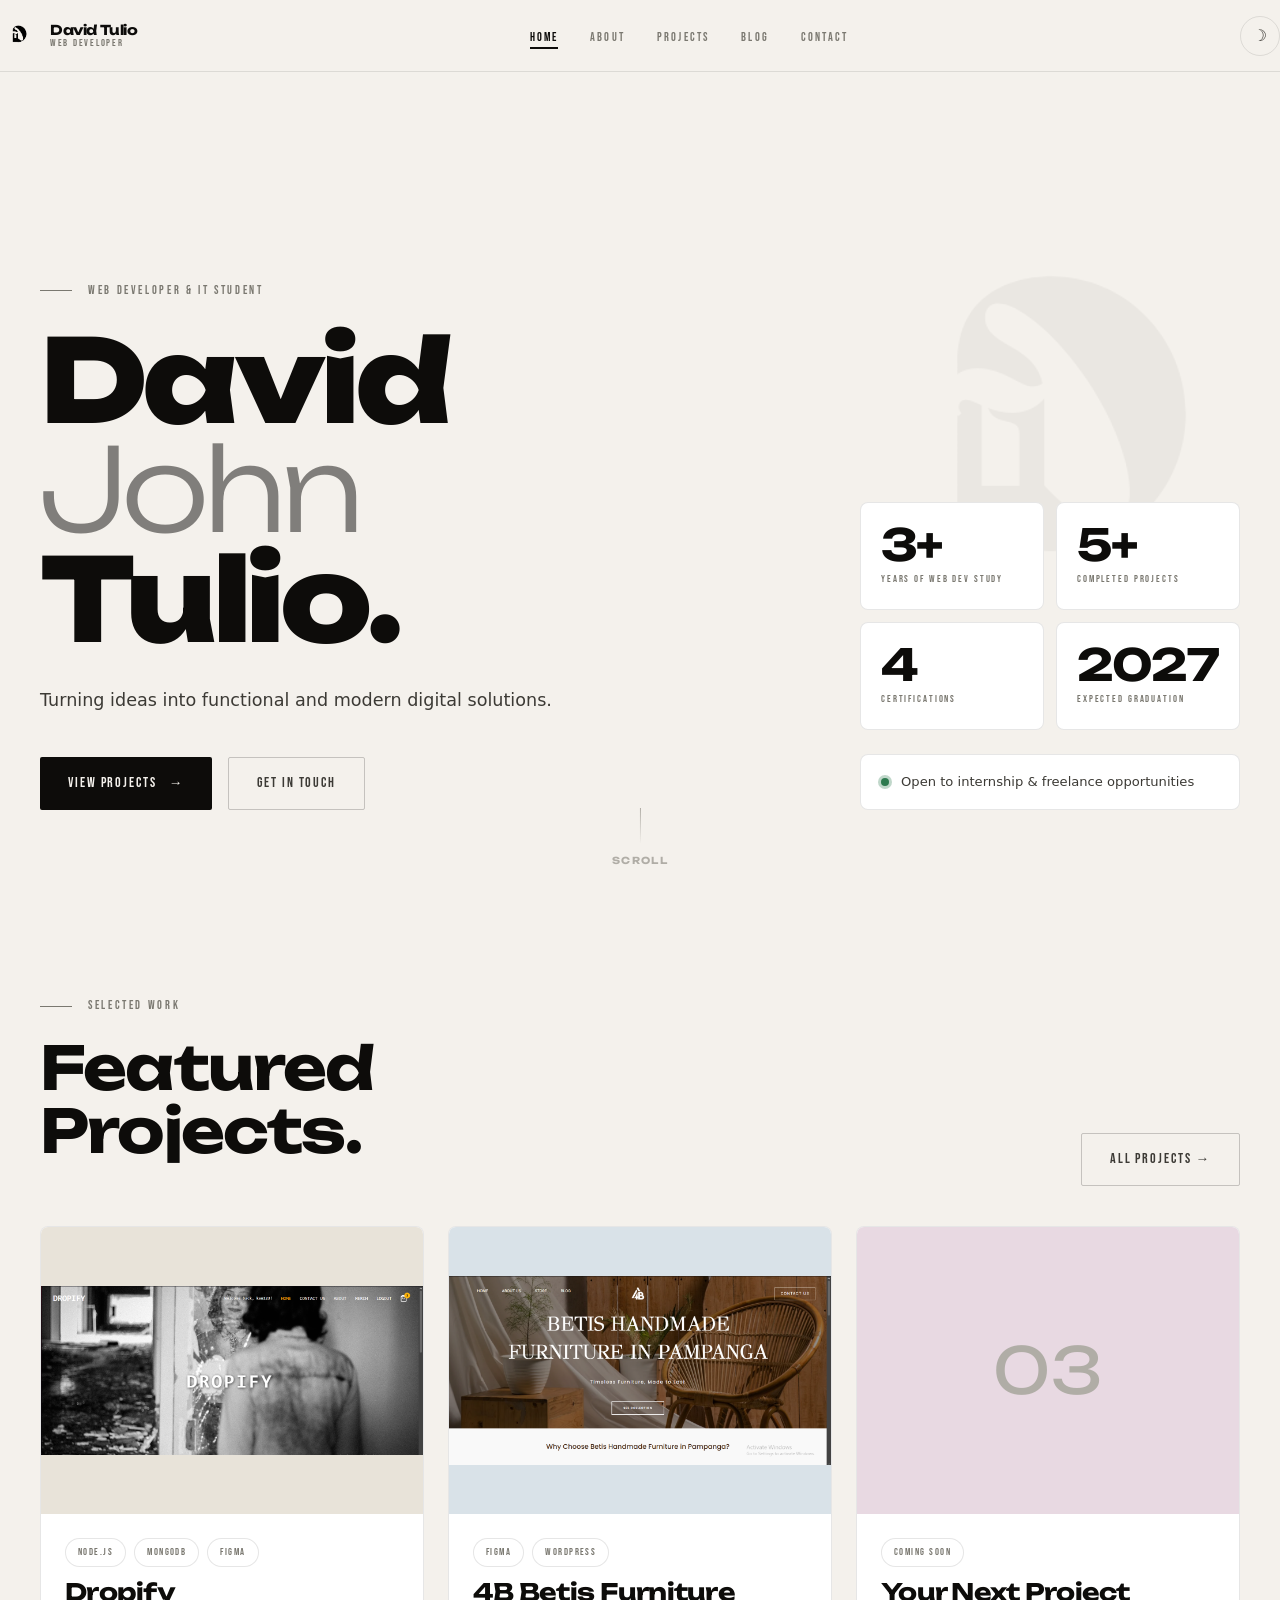
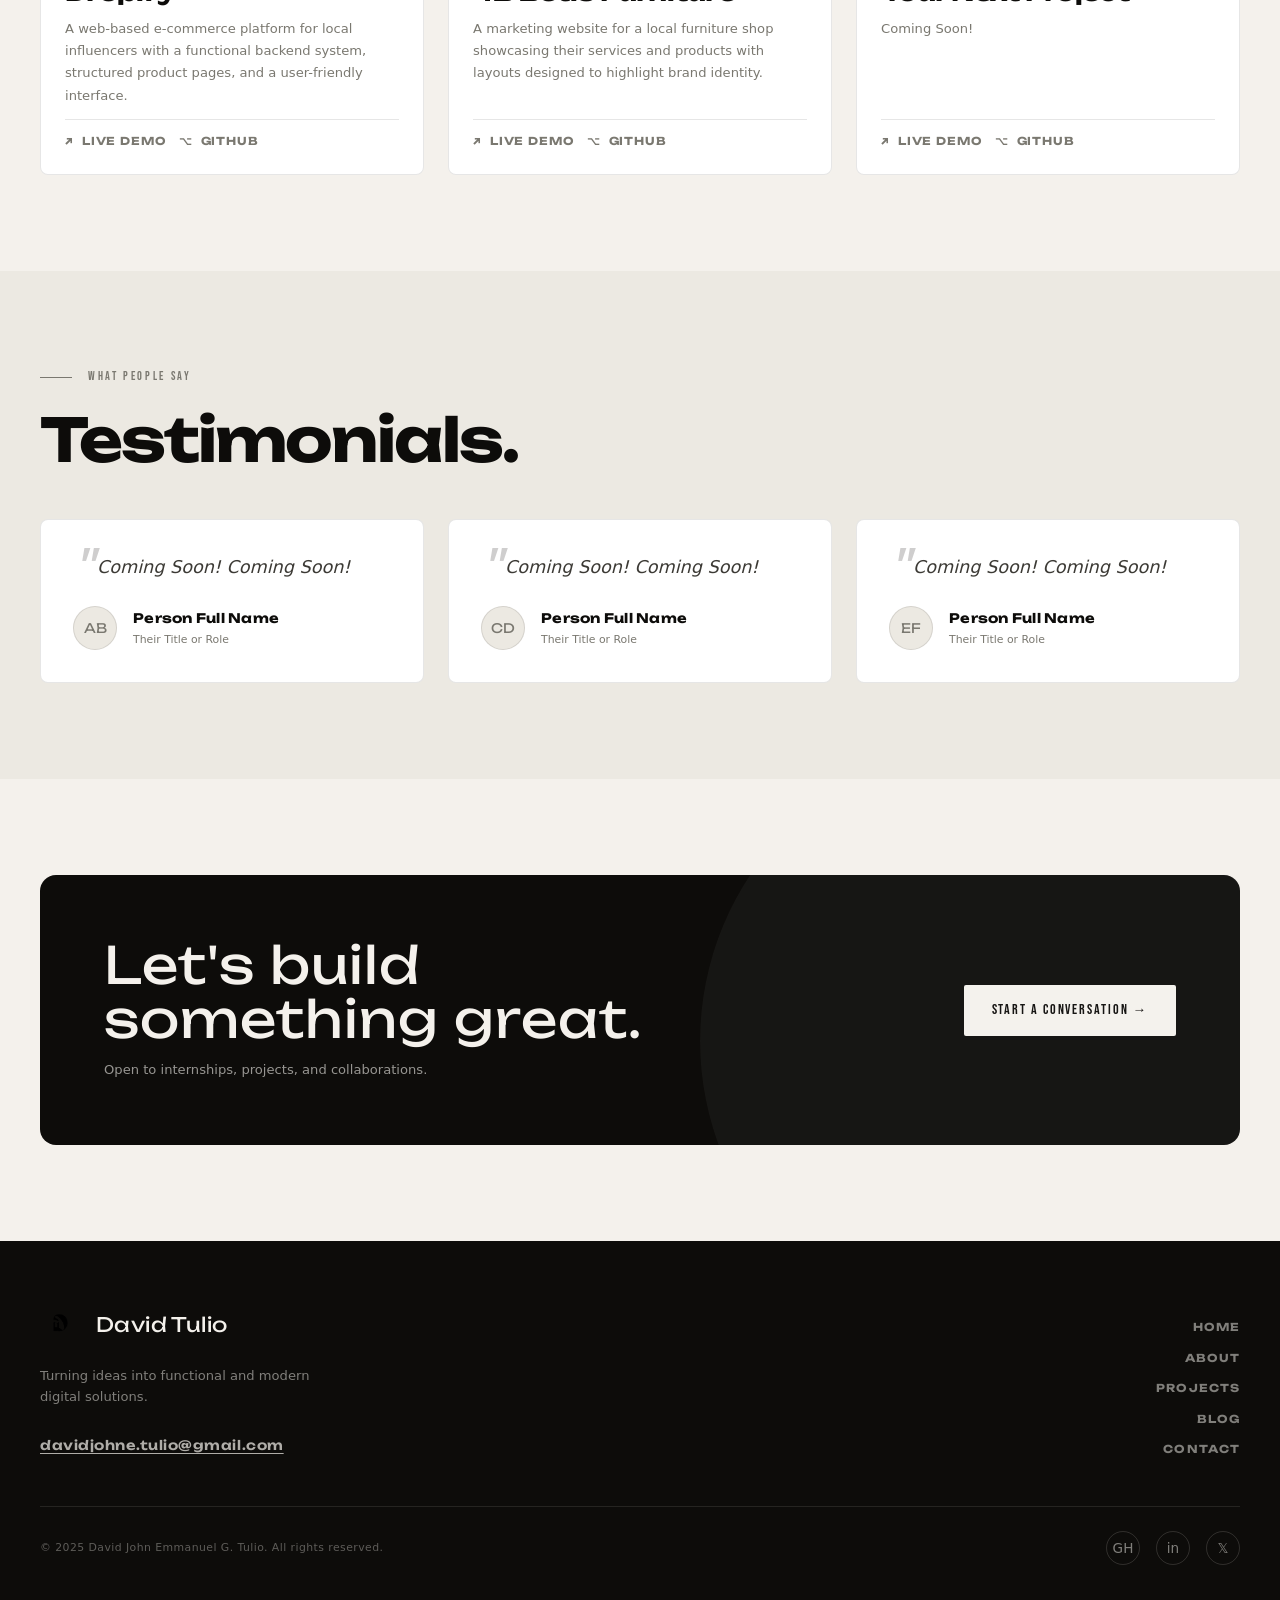
==== index.html @ 01c7e35e "Initial portfolio upload" ====
<!DOCTYPE html>
<html lang="en" data-theme="light">
<head>
  <meta charset="UTF-8" />
  <meta name="viewport" content="width=device-width, initial-scale=1.0" />

  <!-- SEO -->
  <title>David John Emmanuel G. Tulio — Web Developer</title>
  <meta name="description" content="Portfolio of David John Emmanuel G. Tulio, a web developer turning ideas into functional and modern digital solutions." />
  <meta name="keywords" content="web developer, portfolio, HTML, CSS, JavaScript, Vue.js, Philippines" />
  <meta name="author" content="David John Emmanuel G. Tulio" />

  <!-- Open Graph -->
  <meta property="og:title" content="David John Emmanuel G. Tulio — Web Developer" />
  <meta property="og:description" content="Turning ideas into functional and modern digital solutions." />
  <meta property="og:type" content="website" />
  <meta property="og:image" content="assets/images/logo-light.png" />

  <!-- Theme pre-load (prevents flash on reload) -->
  <script>
    (function () {
      var saved = localStorage.getItem('portfolio-theme');
      var prefersDark = window.matchMedia('(prefers-color-scheme: dark)').matches;
      document.documentElement.setAttribute('data-theme', saved || (prefersDark ? 'dark' : 'light'));
    })();
  </script>

  <!-- Styles -->
  <link rel="stylesheet" href="assets/css/tokens.css" />
  <link rel="stylesheet" href="assets/css/base.css" />
  <link rel="stylesheet" href="assets/css/nav.css" />
  <link rel="stylesheet" href="assets/css/footer.css" />
  <link rel="stylesheet" href="assets/css/pages/home.css" />
</head>

<body class="page-enter">

  <!-- ════════════════════════════════════
       NAVIGATION
  ════════════════════════════════════ -->
  <header role="banner">
    <nav class="navbar" aria-label="Main navigation">
      <div class="container navbar__inner">

        <a href="index.html" class="navbar__logo" aria-label="David Tulio — Home">
          <img src="assets/images/logo-light.png" alt="DT Logo" class="navbar__logo-img logo-img" width="38" height="38" />
          <span class="navbar__logo-name">
            David Tulio
            <span>Web Developer</span>
          </span>
        </a>

        <ul class="navbar__links" role="list">
          <li><a href="index.html"    class="navbar__link" aria-current="page">Home</a></li>
          <li><a href="about.html"    class="navbar__link">About</a></li>
          <li><a href="projects.html" class="navbar__link">Projects</a></li>
          <li><a href="blog.html"     class="navbar__link">Blog</a></li>
          <li><a href="contact.html"  class="navbar__link">Contact</a></li>
        </ul>

        <div class="navbar__controls">
          <button class="theme-toggle" data-theme-toggle aria-label="Toggle dark/light mode">
            <span class="icon-moon" aria-hidden="true">☽</span>
            <span class="icon-sun"  aria-hidden="true">☀</span>
          </button>
          <button class="navbar__hamburger" aria-label="Open navigation" aria-expanded="false" aria-controls="mobile-menu">
            <span></span><span></span><span></span>
          </button>
        </div>

      </div>
    </nav>

    <nav id="mobile-menu" class="navbar__mobile-menu" aria-label="Mobile navigation">
      <a href="index.html"    class="navbar__mobile-link" aria-current="page">Home</a>
      <a href="about.html"    class="navbar__mobile-link">About</a>
      <a href="projects.html" class="navbar__mobile-link">Projects</a>
      <a href="blog.html"     class="navbar__mobile-link">Blog</a>
      <a href="contact.html"  class="navbar__mobile-link">Contact</a>
    </nav>
  </header>

  <main id="main-content">

    <!-- ════════════════════════════════════
         HERO SECTION
    ════════════════════════════════════ -->
    <section class="hero" aria-label="Introduction">

      <img src="assets/images/logo-light.png" alt="" class="hero__watermark" aria-hidden="true" role="presentation" />

      <div class="container hero__content">
        <div class="hero__grid">

          <!-- Left: Headline + Tagline -->
          <div class="hero__left">

            <p class="hero__eyebrow">Web Developer &amp; IT Student</p>

            <h1 class="hero__headline">
              David<br /><em>John</em><br />Tulio.
            </h1>

            <!--
            ═══════════════════════════════════════════
            EDIT: Tagline — change the sentence below
            ═══════════════════════════════════════════
            -->
            <p class="hero__tagline">
              Turning ideas into functional and modern digital solutions.
            </p>

            <div class="hero__cta">
              <a href="projects.html" class="btn btn--primary">View Projects <span aria-hidden="true">→</span></a>
              <a href="contact.html"  class="btn btn--ghost">Get in Touch</a>
            </div>

          </div>

          <!-- Right: Stats -->
          <div class="hero__right">
            <div class="hero__stats">

              <!--
              ═══════════════════════════════════════════════════════════════
              PLACEHOLDER STATS
              To edit a stat:
                • Change the number/text inside <div class="stat-card__num">
                • Change the label inside <div class="stat-card__label">
              ═══════════════════════════════════════════════════════════════
              -->

              <!-- STAT 1 ─ Edit number and label here -->
              <div class="stat-card">
                <div class="stat-card__num">3+</div>
                <div class="stat-card__label">Years of Web Dev Study</div>
              </div>

              <!-- STAT 2 ─ Edit number and label here -->
              <div class="stat-card">
                <div class="stat-card__num">5+</div>
                <div class="stat-card__label">Completed Projects</div>
              </div>

              <!-- STAT 3 ─ PLACEHOLDER: fill in your own number and label -->
              <div class="stat-card">
                <div class="stat-card__num">4</div>
                <div class="stat-card__label">Certifications</div>
              </div>

              <!-- STAT 4 ─ PLACEHOLDER: fill in your own number and label -->
              <div class="stat-card">
                <div class="stat-card__num">2027</div>
                <div class="stat-card__label">Expected Graduation</div>
              </div>

            </div>

            <!--
            EDIT: Change the availability text if needed
            -->
            <div class="hero__availability" role="status" aria-live="polite">
              <span class="availability-dot" aria-hidden="true"></span>
              Open to internship &amp; freelance opportunities
            </div>

          </div>

        </div>
      </div>

      <div class="hero__scroll" aria-hidden="true">
        <div class="hero__scroll-line"></div>
        <span>Scroll</span>
      </div>

    </section>

    <!-- ════════════════════════════════════
         FEATURED PROJECTS
    ════════════════════════════════════ -->
    <section class="featured-projects section" aria-labelledby="feat-heading">
      <div class="container">

        <div class="featured-projects__header">
          <div>
            <p class="section-label">Selected Work</p>
            <h2 class="section-title" id="feat-heading">Featured<br />Projects.</h2>
          </div>
          <a href="projects.html" class="btn btn--ghost reveal">All Projects →</a>
        </div>

        <div class="projects-grid">

          <!-- ─────────────────────────────────────────
               PROJECT CARD 1: Dropify
          ───────────────────────────────────────── -->
          <article class="project-card reveal" data-category="web">
            <div class="project-card__thumb project-card__thumb--1" aria-hidden="true">
              <div class="project-card__thumb-inner">
                <img src="assets/images/home-dropify.png" alt="Home Page" class="project-full__screenshot" />
              </div>
            </div>
            <div class="project-card__body">
              <div class="project-card__tags">
                <span class="tag">Node.js</span>
                <span class="tag">MongoDB</span>
                <span class="tag">Figma</span>
              </div>
              <h3 class="project-card__title">Dropify</h3>
              <p class="project-card__desc">
                A web-based e-commerce platform for local influencers with a functional
                backend system, structured product pages, and a user-friendly interface.
              </p>
              <div class="project-card__links">
                <!-- PLACEHOLDER: Replace # with your Dropify live demo link -->
                <a href="https://dropifystore.netlify.app/" class="project-card__link" target="_blank" rel="noopener">
                  <span aria-hidden="true">↗</span> Live Demo
                </a>
                <!-- PLACEHOLDER: Replace # with your Dropify GitHub repo link -->
                <a href="https://github.com/jarenkendrick14/6WCSERVER-WD303-Dropify" class="project-card__link" target="_blank" rel="noopener">
                  <span aria-hidden="true">⌥</span> GitHub
                </a>
              </div>
            </div>
          </article>

          <!-- ─────────────────────────────────────────
               PROJECT CARD 2: 4B Betis Furniture
          ───────────────────────────────────────── -->
          <article class="project-card reveal reveal-delay-2" data-category="web">
            <div class="project-card__thumb project-card__thumb--2" aria-hidden="true">
              <div class="project-card__thumb-inner">
                <img src="assets/images/4b-home.PNG" alt="Home Page" class="project-full__screenshot" />
              </div>
            </div>
            <div class="project-card__body">
              <div class="project-card__tags">
                <span class="tag">Figma</span>
                <span class="tag">WordPress</span>
              </div>
              <h3 class="project-card__title">4B Betis Furniture</h3>
              <p class="project-card__desc">
                A marketing website for a local furniture shop showcasing their services
                and products with layouts designed to highlight brand identity.
              </p>
              <div class="project-card__links">
                <!-- PLACEHOLDER: Replace # with your 4B Betis Furniture live link -->
                <a href="https://4bbetisfurniture.com" class="project-card__link" target="_blank" rel="noopener">
                  <span aria-hidden="true">↗</span> Live Demo
                </a>
                <!-- PLACEHOLDER: Replace # with your GitHub repo link -->
                <a href="#" class="project-card__link" target="_blank" rel="noopener">
                  <span aria-hidden="true">⌥</span> GitHub
                </a>
              </div>
            </div>
          </article>

          <!-- ─────────────────────────────────────────
               PROJECT CARD 3: PLACEHOLDER
               Add your 3rd project here when ready
          ───────────────────────────────────────── -->
          <article class="project-card reveal reveal-delay-3" data-category="web">
            <div class="project-card__thumb project-card__thumb--3" aria-hidden="true">
              <div class="project-card__thumb-inner">03</div>
            </div>
            <div class="project-card__body">
              <div class="project-card__tags">
                <!-- PLACEHOLDER: Add tags e.g. <span class="tag">React</span> -->
                <span class="tag">Coming Soon</span>
              </div>
              <!-- PLACEHOLDER: Replace with your project name -->
              <h3 class="project-card__title">Your Next Project</h3>
              <!-- PLACEHOLDER: Replace with your project description -->
              <p class="project-card__desc">
                Coming Soon!
              </p>
              <div class="project-card__links">
                <!-- PLACEHOLDER: Replace # with live demo link -->
                <a href="#" class="project-card__link" target="_blank" rel="noopener">
                  <span aria-hidden="true">↗</span> Live Demo
                </a>
                <!-- PLACEHOLDER: Replace # with GitHub link -->
                <a href="#" class="project-card__link" target="_blank" rel="noopener">
                  <span aria-hidden="true">⌥</span> GitHub
                </a>
              </div>
            </div>
          </article>

        </div>
      </div>
    </section>
    <!-- ════════════════════════════════════
         TESTIMONIALS
    ════════════════════════════════════ -->
    <section class="testimonials section section--alt" aria-labelledby="test-heading">
      <div class="container">
        <p class="section-label reveal">What People Say</p>
        <h2 class="section-title reveal" id="test-heading">Testimonials.</h2>

        <div class="testimonials__grid" style="margin-top: 3rem;">

          <!--
          ═══════════════════════════════════════════════════════════════════
          PLACEHOLDER TESTIMONIALS
          For each card:
            1. Replace the quote text inside <blockquote>
            2. Replace the 2-letter initials in <div class="testimonial-card__avatar">
            3. Replace the name in <div class="testimonial-card__name">
            4. Replace the role in <div class="testimonial-card__role">
          Ask classmates, professors, or clients for short quotes!
          ═══════════════════════════════════════════════════════════════════
          -->

          <!-- TESTIMONIAL 1 -->
          <article class="testimonial-card reveal">
            <blockquote class="testimonial-card__quote">
              Coming Soon!
              Coming Soon!
            </blockquote>
            <footer class="testimonial-card__author">
              <div class="testimonial-card__avatar" aria-hidden="true">AB</div><!-- Change initials -->
              <div>
                <div class="testimonial-card__name">Person Full Name</div><!-- Change name -->
                <div class="testimonial-card__role">Their Title or Role</div><!-- Change role -->
              </div>
            </footer>
          </article>

          <!-- TESTIMONIAL 2 -->
          <article class="testimonial-card reveal reveal-delay-2">
            <blockquote class="testimonial-card__quote">
              Coming Soon!
              Coming Soon!
            </blockquote>
            <footer class="testimonial-card__author">
              <div class="testimonial-card__avatar" aria-hidden="true">CD</div><!-- Change initials -->
              <div>
                <div class="testimonial-card__name">Person Full Name</div><!-- Change name -->
                <div class="testimonial-card__role">Their Title or Role</div><!-- Change role -->
              </div>
            </footer>
          </article>

          <!-- TESTIMONIAL 3 -->
          <article class="testimonial-card reveal reveal-delay-3">
            <blockquote class="testimonial-card__quote">
              Coming Soon!
              Coming Soon!
            </blockquote>
            <footer class="testimonial-card__author">
              <div class="testimonial-card__avatar" aria-hidden="true">EF</div><!-- Change initials -->
              <div>
                <div class="testimonial-card__name">Person Full Name</div><!-- Change name -->
                <div class="testimonial-card__role">Their Title or Role</div><!-- Change role -->
              </div>
            </footer>
          </article>

        </div>
      </div>
    </section>


    <!-- ════════════════════════════════════
         CTA BANNER
    ════════════════════════════════════ -->
    <section class="section" aria-label="Call to action">
      <div class="container">
        <div class="cta-banner reveal">
          <div class="cta-banner__text">
            <h2 class="cta-banner__title">Let's build<br />something great.</h2>
            <p class="cta-banner__sub">Open to internships, projects, and collaborations.</p>
          </div>
          <a href="contact.html" class="btn btn--primary">Start a Conversation →</a>
        </div>
      </div>
    </section>

  </main>

  <!-- ════════════════════════════════════
       FOOTER
  ════════════════════════════════════ -->
  <footer class="footer" role="contentinfo">
    <div class="container">
      <div class="footer__inner">
        <div class="footer__brand">
          <div class="footer__logo">
            <img src="assets/images/logo-light.png" alt="DT Logo" class="footer__logo-img" width="40" height="40" />
            <span class="footer__name">David Tulio</span>
          </div>
          <p class="footer__tagline">Turning ideas into functional and modern digital solutions.</p>
          <p class="footer__email">
            <a href="mailto:davidjohne.tulio@gmail.com">davidjohne.tulio@gmail.com</a>
          </p>
        </div>
        <nav class="footer__nav" aria-label="Footer navigation">
          <a href="index.html">Home</a>
          <a href="about.html">About</a>
          <a href="projects.html">Projects</a>
          <a href="blog.html">Blog</a>
          <a href="contact.html">Contact</a>
        </nav>
      </div>
      <div class="footer__bottom">
        <p class="footer__copy">&copy; 2025 David John Emmanuel G. Tulio. All rights reserved.</p>
        <div class="footer__social" aria-label="Social media links">
          <a href="https://github.com/DavidTulio" target="_blank" rel="noopener" aria-label="GitHub">GH</a>
          <a href="https://www.linkedin.com/in/david-john-tulio-126916316/" target="_blank" rel="noopener" aria-label="LinkedIn">in</a>
          <!-- PLACEHOLDER: Add your Twitter/X link if you have one, otherwise delete this line -->
          <a href="#" target="_blank" rel="noopener" aria-label="Twitter">𝕏</a>
        </div>
      </div>
    </div>
  </footer>

  <script src="assets/js/theme.js"></script>
  <script src="assets/js/nav.js"></script>
  <script src="assets/js/animations.js"></script>

</body>
</html>
---- assets/css/tokens.css ----
/* ============================================================
   TOKENS.CSS — Design System Tokens
   David John Emmanuel G. Tulio Portfolio
   ============================================================ */

:root {
  /* ── Colors: Light Mode ── */
  --color-bg:         #f4f1ec;
  --color-bg-alt:     #ece9e2;
  --color-surface:    #ffffff;
  --color-surface-2:  #f9f7f3;
  --color-border:     rgba(13, 12, 10, 0.10);
  --color-border-strong: rgba(13, 12, 10, 0.20);

  --color-ink:        #0d0c0a;
  --color-ink-2:      #3c3a35;
  --color-ink-3:      #7a7870;
  --color-ink-4:      #b0ada6;

  --color-accent:     #0d0c0a;
  --color-accent-inv: #f4f1ec;

  --logo-src: url('../images/logo-light.png');
  --logo-invert: 0;

  /* ── Colors: Shared ── */
  --color-success:    #2d7a4f;
  --color-warning:    #a85c00;

  /* ── Typography ── */
  --font-display:  'Unbounded', sans-serif;
  --font-body:     'Bebas Neue', sans-serif;

  --text-xs:    0.68rem;
  --text-sm:    0.82rem;
  --text-base:  1rem;
  --text-md:    1.1rem;
  --text-lg:    1.25rem;
  --text-xl:    1.5rem;
  --text-2xl:   2rem;
  --text-3xl:   2.75rem;
  --text-4xl:   3.75rem;
  --text-5xl:   5.5rem;
  --text-hero:  clamp(3.5rem, 9vw, 8rem);

  /* ── Spacing ── */
  --space-1:    0.25rem;
  --space-2:    0.5rem;
  --space-3:    0.75rem;
  --space-4:    1rem;
  --space-5:    1.25rem;
  --space-6:    1.5rem;
  --space-8:    2rem;
  --space-10:   2.5rem;
  --space-12:   3rem;
  --space-16:   4rem;
  --space-20:   5rem;
  --space-24:   6rem;
  --space-32:   8rem;

  /* ── Layout ── */
  --container-max:  1200px;
  --container-pad:  1.5rem;
  --nav-height:     72px;
  --radius-sm:      2px;
  --radius:         4px;
  --radius-md:      8px;
  --radius-lg:      16px;
  --radius-full:    9999px;

  /* ── Shadows ── */
  --shadow-sm:  0 1px 4px rgba(0, 0, 0, 0.06);
  --shadow:     0 4px 20px rgba(0, 0, 0, 0.08);
  --shadow-lg:  0 12px 48px rgba(0, 0, 0, 0.12);

  /* ── Motion ── */
  --ease-out:   cubic-bezier(0.22, 1, 0.36, 1);
  --ease-in-out: cubic-bezier(0.4, 0, 0.2, 1);
  --duration-fast:   150ms;
  --duration:        300ms;
  --duration-slow:   500ms;
  --duration-xl:     800ms;
}

/* ── Dark Mode ── */
[data-theme="dark"] {
  --color-bg:         #0d0c0a;
  --color-bg-alt:     #161410;
  --color-surface:    #1c1a17;
  --color-surface-2:  #222019;
  --color-border:     rgba(244, 241, 236, 0.08);
  --color-border-strong: rgba(244, 241, 236, 0.16);

  --color-ink:        #f4f1ec;
  --color-ink-2:      #c8c5be;
  --color-ink-3:      #7a7870;
  --color-ink-4:      #46443f;

  --color-accent:     #f4f1ec;
  --color-accent-inv: #0d0c0a;

  --logo-invert: 1;

  --shadow-sm:  0 1px 4px rgba(0, 0, 0, 0.3);
  --shadow:     0 4px 20px rgba(0, 0, 0, 0.4);
  --shadow-lg:  0 12px 48px rgba(0, 0, 0, 0.6);
}
---- assets/css/base.css ----
/* ============================================================
   BASE.CSS — Reset, Typography, Utilities
   ============================================================ */

/* ── Google Fonts ── */
@import url('https://fonts.googleapis.com/css2?family=Unbounded:wght@300;400;500;600;700;800;900&family=Bebas+Neue&display=swap');

/* ── Reset ── */
*,
*::before,
*::after {
  box-sizing: border-box;
  margin: 0;
  padding: 0;
}

html {
  scroll-behavior: smooth;
  -webkit-text-size-adjust: 100%;
}

body {
  font-family: system-ui, -apple-system, 'Segoe UI', sans-serif;
  font-size: var(--text-base);
  font-weight: 400;
  line-height: 1.7;
  color: var(--color-ink);
  background-color: var(--color-bg);
  transition:
    background-color var(--duration) var(--ease-in-out),
    color var(--duration) var(--ease-in-out);
  overflow-x: hidden;
}

img,
video,
svg {
  display: block;
  max-width: 100%;
}

a {
  color: inherit;
  text-decoration: none;
}

button {
  cursor: pointer;
  border: none;
  background: none;
  font: inherit;
  color: inherit;
}

ul,
ol {
  list-style: none;
}

input,
textarea,
select {
  font: inherit;
  color: inherit;
}

/* ── Typography Scale ── */
h1, h2, h3, h4, h5, h6 {
  font-family: var(--font-display);
  font-weight: 700;
  line-height: 1.05;
  letter-spacing: -0.03em;
  color: var(--color-ink);
}

p {
  color: var(--color-ink-2);
}

/* ── Layout Utilities ── */
.container {
  width: min(var(--container-max), 100% - var(--container-pad) * 2);
  margin-inline: auto;
}

.section {
  padding-block: var(--space-24);
}

.section--alt {
  background-color: var(--color-bg-alt);
}

/* ── Section Labels ── */
.section-label {
  display: flex;
  align-items: center;
  gap: var(--space-4);
  font-family: var(--font-body);
  font-size: 0.75rem;
  font-weight: 400; /* Bebas Neue is single weight */
  letter-spacing: 0.22em;
  text-transform: uppercase;
  color: var(--color-ink-3);
  margin-bottom: var(--space-5);
}

.section-label::before {
  content: '';
  display: block;
  width: 2rem;
  height: 1px;
  background: var(--color-ink-3);
  flex-shrink: 0;
}

.section-title {
  font-size: clamp(var(--text-3xl), 5vw, var(--text-4xl));
  margin-bottom: var(--space-6);
}

.section-subtitle {
  font-family: system-ui, sans-serif;
  font-size: var(--text-md);
  font-weight: 400;
  letter-spacing: 0;
  color: var(--color-ink-2);
  max-width: 52ch;
  line-height: 1.75;
}

/* ── Buttons ── */
.btn {
  display: inline-flex;
  align-items: center;
  gap: var(--space-3);
  font-family: var(--font-body);
  font-size: 0.85rem;
  font-weight: 400;
  letter-spacing: 0.14em;
  text-transform: uppercase;
  padding: 0.875rem 1.75rem;
  border-radius: var(--radius-sm);
  transition:
    opacity var(--duration-fast) var(--ease-out),
    transform var(--duration-fast) var(--ease-out),
    background-color var(--duration) var(--ease-in-out),
    border-color var(--duration) var(--ease-in-out);
  white-space: nowrap;
}

.btn:hover {
  transform: translateY(-2px);
}

.btn:active {
  transform: translateY(0);
}

.btn--primary {
  background-color: var(--color-accent);
  color: var(--color-accent-inv);
}

.btn--primary:hover {
  opacity: 0.85;
}

.btn--ghost {
  border: 1.5px solid var(--color-border-strong);
  color: var(--color-ink-2);
  background: transparent;
}

.btn--ghost:hover {
  border-color: var(--color-ink);
  color: var(--color-ink);
  background: var(--color-surface);
}

/* ── Tags / Badges ── */
.tag {
  display: inline-flex;
  align-items: center;
  font-family: var(--font-body);
  font-size: 0.65rem;
  font-weight: 400;
  letter-spacing: 0.14em;
  text-transform: uppercase;
  padding: 0.3rem 0.75rem;
  border: 1px solid var(--color-border);
  border-radius: var(--radius-full);
  color: var(--color-ink-3);
  background: var(--color-surface);
  transition:
    border-color var(--duration) var(--ease-in-out),
    background var(--duration) var(--ease-in-out);
}

/* ── Cards ── */
.card {
  background: var(--color-surface);
  border: 1px solid var(--color-border);
  border-radius: var(--radius-md);
  overflow: hidden;
  transition:
    background var(--duration) var(--ease-in-out),
    border-color var(--duration) var(--ease-in-out),
    transform var(--duration-fast) var(--ease-out),
    box-shadow var(--duration-fast) var(--ease-out);
}

.card:hover {
  transform: translateY(-4px);
  box-shadow: var(--shadow-lg);
  border-color: var(--color-border-strong);
}

/* ── Divider ── */
.divider {
  width: 100%;
  height: 1px;
  background: var(--color-border);
  margin-block: var(--space-12);
}

/* ── Scroll Reveal Animation ── */
.reveal {
  opacity: 0;
  transform: translateY(28px);
  transition:
    opacity var(--duration-xl) var(--ease-out),
    transform var(--duration-xl) var(--ease-out);
}

.reveal.is-visible {
  opacity: 1;
  transform: translateY(0);
}

.reveal-delay-1 { transition-delay: 0.1s; }
.reveal-delay-2 { transition-delay: 0.2s; }
.reveal-delay-3 { transition-delay: 0.3s; }
.reveal-delay-4 { transition-delay: 0.4s; }
.reveal-delay-5 { transition-delay: 0.5s; }

/* ── Logo image ──
   Black_logo = logo-light.png (used in light mode, black on transparent)
   White_logo = logo-dark.png  (used in dark mode, white on transparent)
   We swap the src via JS based on theme, so no CSS filter needed. */
.logo-img {
  display: block;
}

/* Footer logo: sits on dark bg in light mode so needs to show white version */
.footer__logo-img {
  content: url('../images/logo-dark.png');
}

[data-theme="dark"] .footer__logo-img {
  content: url('../images/logo-dark.png');
}

/* ── Page Transition ── */
.page-enter {
  animation: pageEnter 0.6s var(--ease-out) both;
}

@keyframes pageEnter {
  from { opacity: 0; transform: translateY(16px); }
  to   { opacity: 1; transform: translateY(0); }
}

/* ── Keyframes ── */
@keyframes fadeUp {
  from { opacity: 0; transform: translateY(32px); }
  to   { opacity: 1; transform: translateY(0); }
}

@keyframes fadeIn {
  from { opacity: 0; }
  to   { opacity: 1; }
}

@keyframes scrollBounce {
  0%, 100% { transform: translateY(0) translateX(-50%); }
  50%       { transform: translateY(8px) translateX(-50%); }
}

@keyframes rotate {
  to { transform: rotate(360deg); }
}

/* ── Flex / Grid helpers ── */
.flex        { display: flex; }
.flex-col    { flex-direction: column; }
.items-center { align-items: center; }
.justify-between { justify-content: space-between; }
.gap-4       { gap: var(--space-4); }
.gap-6       { gap: var(--space-6); }
.gap-8       { gap: var(--space-8); }

/* ── Text helpers ── */
.text-muted  { color: var(--color-ink-3); }
.text-small  { font-size: var(--text-sm); }
.font-display { font-family: var(--font-display); }
.font-bold   { font-weight: 700; }

/* ── Responsive: mobile nav override ── */
@media (max-width: 768px) {
  .section { padding-block: var(--space-16); }
}
---- assets/css/nav.css ----
/* ============================================================
   NAV.CSS — Navigation Bar
   ============================================================ */

/* ── Navbar ── */
.navbar {
  position: fixed;
  top: 0;
  left: 0;
  right: 0;
  z-index: 1000;
  height: var(--nav-height);
  display: flex;
  align-items: center;
  background: var(--color-bg);
  border-bottom: 1px solid var(--color-border);
  transition:
    background var(--duration) var(--ease-in-out),
    border-color var(--duration) var(--ease-in-out),
    box-shadow var(--duration) var(--ease-in-out);
}

.navbar.scrolled {
  box-shadow: var(--shadow);
}

.navbar__inner {
  display: flex;
  align-items: center;
  justify-content: space-between;
  width: 100%;
}

/* ── Logo ── */
.navbar__logo {
  display: flex;
  align-items: center;
  gap: var(--space-3);
  flex-shrink: 0;
}

.navbar__logo-img {
  width: 38px;
  height: 38px;
  object-fit: contain;
}

.navbar__logo-name {
  font-family: var(--font-display);
  font-weight: 700;
  font-size: 0.85rem;
  letter-spacing: -0.03em;
  color: var(--color-ink);
  line-height: 1.1;
}

.navbar__logo-name span {
  display: block;
  font-family: var(--font-body);
  font-size: 0.6rem;
  font-weight: 400;
  letter-spacing: 0.18em;
  text-transform: uppercase;
  color: var(--color-ink-3);
}

/* ── Nav Links ── */
.navbar__links {
  display: flex;
  align-items: center;
  gap: var(--space-8);
}

.navbar__link {
  position: relative;
  font-family: var(--font-body);
  font-size: 0.75rem;
  font-weight: 400;
  letter-spacing: 0.18em;
  text-transform: uppercase;
  color: var(--color-ink-3);
  transition: color var(--duration-fast);
  padding-bottom: 2px;
}

.navbar__link::after {
  content: '';
  position: absolute;
  bottom: -2px;
  left: 0;
  width: 0;
  height: 1.5px;
  background: var(--color-ink);
  transition: width var(--duration) var(--ease-out);
}

.navbar__link:hover,
.navbar__link.active {
  color: var(--color-ink);
}

.navbar__link:hover::after,
.navbar__link.active::after {
  width: 100%;
}

/* ── Right Side Controls ── */
.navbar__controls {
  display: flex;
  align-items: center;
  gap: var(--space-4);
}

/* ── Theme Toggle Button ── */
.theme-toggle {
  display: flex;
  align-items: center;
  justify-content: center;
  width: 40px;
  height: 40px;
  border-radius: var(--radius-full);
  border: 1.5px solid var(--color-border);
  color: var(--color-ink-2);
  font-size: 1rem;
  transition:
    border-color var(--duration-fast),
    background var(--duration-fast),
    color var(--duration-fast);
}

.theme-toggle:hover {
  border-color: var(--color-border-strong);
  background: var(--color-surface);
  color: var(--color-ink);
}

.theme-toggle .icon-moon { display: block; }
.theme-toggle .icon-sun  { display: none; }

[data-theme="dark"] .theme-toggle .icon-moon { display: none; }
[data-theme="dark"] .theme-toggle .icon-sun  { display: block; }

/* ── Hamburger (Mobile) ── */
.navbar__hamburger {
  display: none;
  flex-direction: column;
  justify-content: center;
  gap: 5px;
  width: 40px;
  height: 40px;
  padding: 8px;
}

.navbar__hamburger span {
  display: block;
  width: 100%;
  height: 2px;
  background: var(--color-ink);
  border-radius: 2px;
  transition:
    transform var(--duration) var(--ease-out),
    opacity var(--duration-fast);
}

.navbar__hamburger.is-open span:nth-child(1) {
  transform: translateY(7px) rotate(45deg);
}
.navbar__hamburger.is-open span:nth-child(2) {
  opacity: 0;
}
.navbar__hamburger.is-open span:nth-child(3) {
  transform: translateY(-7px) rotate(-45deg);
}

/* ── Mobile Menu ── */
.navbar__mobile-menu {
  position: fixed;
  top: var(--nav-height);
  left: 0;
  right: 0;
  background: var(--color-bg);
  border-bottom: 1px solid var(--color-border);
  padding: var(--space-6) var(--container-pad);
  display: flex;
  flex-direction: column;
  gap: var(--space-5);
  transform: translateY(-110%);
  transition:
    transform var(--duration) var(--ease-out),
    background var(--duration) var(--ease-in-out);
  z-index: 999;
}

.navbar__mobile-menu.is-open {
  transform: translateY(0);
}

.navbar__mobile-link {
  font-family: var(--font-display);
  font-size: var(--text-xl);
  font-weight: 400;
  letter-spacing: 0.02em;
  color: var(--color-ink-3);
  transition: color var(--duration-fast);
}

.navbar__mobile-link:hover {
  color: var(--color-ink);
}

/* ── Responsive ── */
@media (max-width: 900px) {
  .navbar__links { display: none; }
  .navbar__hamburger { display: flex; }
}

@media (max-width: 540px) {
  .navbar__logo-name span { display: none; }
}
---- assets/css/footer.css ----
/* ============================================================
   FOOTER.CSS — Site Footer
   ============================================================ */

.footer {
  background: var(--color-ink);
  color: var(--color-accent-inv);
  padding-block: var(--space-16);
  transition: background var(--duration) var(--ease-in-out);
}

[data-theme="dark"] .footer {
  background: var(--color-surface);
  border-top: 1px solid var(--color-border);
}

.footer__inner {
  display: grid;
  grid-template-columns: 1fr auto;
  gap: var(--space-12);
  align-items: end;
}

.footer__brand {}

.footer__logo {
  display: flex;
  align-items: center;
  gap: var(--space-4);
  margin-bottom: var(--space-5);
}

.footer__logo-img {
  width: 40px;
  height: 40px;
  object-fit: contain;
  filter: invert(1);
}

[data-theme="dark"] .footer__logo-img {
  filter: none;
}

.footer__name {
  font-family: var(--font-display);
  font-weight: 400;
  font-size: var(--text-lg);
  letter-spacing: 0.02em;
  color: var(--color-accent-inv);
}

[data-theme="dark"] .footer__name {
  color: var(--color-ink);
}

.footer__tagline {
  font-size: var(--text-sm);
  color: rgba(244, 241, 236, 0.5);
  max-width: 36ch;
  line-height: 1.6;
  margin-bottom: var(--space-6);
}

[data-theme="dark"] .footer__tagline {
  color: var(--color-ink-3);
}

.footer__email a {
  font-family: var(--font-display);
  font-size: var(--text-sm);
  font-weight: 600;
  letter-spacing: 0.04em;
  color: var(--color-accent-inv);
  opacity: 0.7;
  transition: opacity var(--duration-fast);
  text-decoration: underline;
  text-underline-offset: 3px;
}

[data-theme="dark"] .footer__email a {
  color: var(--color-ink);
}

.footer__email a:hover {
  opacity: 1;
}

/* ── Nav Links ── */
.footer__nav {
  display: flex;
  flex-direction: column;
  gap: var(--space-3);
  align-items: flex-end;
}

.footer__nav a {
  font-family: var(--font-display);
  font-size: var(--text-xs);
  font-weight: 700;
  letter-spacing: 0.1em;
  text-transform: uppercase;
  color: rgba(244, 241, 236, 0.5);
  transition: color var(--duration-fast);
}

[data-theme="dark"] .footer__nav a {
  color: var(--color-ink-3);
}

.footer__nav a:hover {
  color: var(--color-accent-inv);
}

[data-theme="dark"] .footer__nav a:hover {
  color: var(--color-ink);
}

/* ── Bottom Bar ── */
.footer__bottom {
  margin-top: var(--space-12);
  padding-top: var(--space-6);
  border-top: 1px solid rgba(244, 241, 236, 0.1);
  display: flex;
  align-items: center;
  justify-content: space-between;
  gap: var(--space-4);
  flex-wrap: wrap;
}

[data-theme="dark"] .footer__bottom {
  border-top-color: var(--color-border);
}

.footer__copy {
  font-size: var(--text-xs);
  color: rgba(244, 241, 236, 0.35);
  letter-spacing: 0.04em;
}

[data-theme="dark"] .footer__copy {
  color: var(--color-ink-4);
}

.footer__social {
  display: flex;
  gap: var(--space-4);
}

.footer__social a {
  display: flex;
  align-items: center;
  justify-content: center;
  width: 34px;
  height: 34px;
  border-radius: var(--radius-full);
  border: 1px solid rgba(244, 241, 236, 0.15);
  color: rgba(244, 241, 236, 0.5);
  font-size: 0.85rem;
  transition:
    border-color var(--duration-fast),
    color var(--duration-fast),
    background var(--duration-fast);
}

[data-theme="dark"] .footer__social a {
  border-color: var(--color-border);
  color: var(--color-ink-3);
}

.footer__social a:hover {
  border-color: rgba(244, 241, 236, 0.5);
  color: var(--color-accent-inv);
  background: rgba(244, 241, 236, 0.08);
}

[data-theme="dark"] .footer__social a:hover {
  border-color: var(--color-border-strong);
  color: var(--color-ink);
  background: var(--color-surface-2);
}

@media (max-width: 640px) {
  .footer__inner {
    grid-template-columns: 1fr;
  }
  .footer__nav {
    flex-direction: row;
    align-items: flex-start;
    flex-wrap: wrap;
    gap: var(--space-4) var(--space-6);
  }
}
---- assets/css/pages/home.css ----
/* ============================================================
   HOME.CSS — Index / Landing Page Styles
   ============================================================ */

/* ── Hero ── */
.hero {
  min-height: 100vh;
  padding-top: var(--nav-height);
  display: flex;
  flex-direction: column;
  justify-content: flex-end;
  position: relative;
  overflow: hidden;
}

/* Watermark logo bg */
.hero__watermark {
  position: absolute;
  right: -8vw;
  top: 50%;
  transform: translateY(-50%);
  width: clamp(300px, 50vw, 700px);
  opacity: 0.04;
  pointer-events: none;
  user-select: none;
}

[data-theme="dark"] .hero__watermark {
  opacity: 0.06;
  filter: invert(1);
}

.hero__content {
  padding-block: clamp(var(--space-16), 10vh, var(--space-32));
}

.hero__grid {
  display: grid;
  grid-template-columns: 1fr 380px;
  gap: var(--space-16);
  align-items: end;
}

/* ── Left ── */
.hero__left {}

.hero__eyebrow {
  display: flex;
  align-items: center;
  gap: var(--space-4);
  font-family: var(--font-body);
  font-size: 0.75rem;
  font-weight: 400;
  letter-spacing: 0.22em;
  text-transform: uppercase;
  color: var(--color-ink-3);
  margin-bottom: var(--space-6);
  animation: fadeUp 0.8s 0.1s var(--ease-out) both;
}

.hero__eyebrow::before {
  content: '';
  display: block;
  width: 2rem;
  height: 1px;
  background: var(--color-ink-3);
  flex-shrink: 0;
}

.hero__headline {
  font-family: var(--font-display);
  font-size: var(--text-hero);
  font-weight: 800;
  line-height: 0.95;
  letter-spacing: -0.04em;
  margin-bottom: var(--space-8);
  animation: fadeUp 0.9s 0.2s var(--ease-out) both;
}

/* Unbounded supports italic — use lighter weight for contrast on the styled word */
.hero__headline em {
  font-style: normal;
  font-weight: 300;
  opacity: 0.5;
}

.hero__tagline {
  font-family: system-ui, -apple-system, sans-serif;
  font-size: var(--text-md);
  font-weight: 400;
  letter-spacing: 0;
  color: var(--color-ink-2);
  max-width: 46ch;
  line-height: 1.8;
  margin-bottom: var(--space-10);
  animation: fadeUp 0.9s 0.35s var(--ease-out) both;
}

.hero__cta {
  display: flex;
  gap: var(--space-4);
  flex-wrap: wrap;
  animation: fadeUp 0.9s 0.5s var(--ease-out) both;
}

/* ── Right ── */
.hero__right {
  animation: fadeIn 1s 0.4s var(--ease-out) both;
}

.hero__stats {
  display: grid;
  grid-template-columns: 1fr 1fr;
  gap: var(--space-3);
  margin-bottom: var(--space-6);
}

.stat-card {
  background: var(--color-surface);
  border: 1px solid var(--color-border);
  border-radius: var(--radius-md);
  padding: var(--space-5) var(--space-5);
  transition:
    background var(--duration) var(--ease-in-out),
    border-color var(--duration) var(--ease-in-out);
}

.stat-card__num {
  font-family: var(--font-display);
  font-size: var(--text-3xl);
  font-weight: 700;
  letter-spacing: -0.04em;
  line-height: 1;
  margin-bottom: var(--space-1);
}

.stat-card__label {
  font-family: var(--font-body);
  font-size: 0.65rem;
  font-weight: 400;
  letter-spacing: 0.18em;
  text-transform: uppercase;
  color: var(--color-ink-3);
}

.hero__availability {
  display: flex;
  align-items: center;
  gap: var(--space-3);
  padding: var(--space-4) var(--space-5);
  background: var(--color-surface);
  border: 1px solid var(--color-border);
  border-radius: var(--radius-md);
  font-size: var(--text-sm);
  color: var(--color-ink-2);
  transition:
    background var(--duration) var(--ease-in-out),
    border-color var(--duration) var(--ease-in-out);
}

.availability-dot {
  width: 8px;
  height: 8px;
  border-radius: var(--radius-full);
  background: var(--color-success);
  flex-shrink: 0;
  position: relative;
}

.availability-dot::after {
  content: '';
  position: absolute;
  inset: -3px;
  border-radius: var(--radius-full);
  background: var(--color-success);
  opacity: 0.3;
  animation: pulse 2s infinite;
}

@keyframes pulse {
  0%, 100% { transform: scale(1); opacity: 0.3; }
  50%       { transform: scale(1.5); opacity: 0; }
}

/* ── Scroll Indicator ── */
.hero__scroll {
  position: absolute;
  bottom: var(--space-8);
  left: 50%;
  transform: translateX(-50%);
  display: flex;
  flex-direction: column;
  align-items: center;
  gap: var(--space-2);
  font-family: var(--font-display);
  font-size: 0.6rem;
  font-weight: 700;
  letter-spacing: 0.14em;
  text-transform: uppercase;
  color: var(--color-ink-4);
  animation: scrollBounce 2.5s infinite 1s;
}

.hero__scroll-line {
  width: 1px;
  height: 36px;
  background: linear-gradient(to bottom, var(--color-ink-4), transparent);
}

/* ── Featured Projects ── */
.featured-projects {}

.featured-projects__header {
  display: grid;
  grid-template-columns: 1fr auto;
  gap: var(--space-6);
  align-items: end;
  margin-bottom: var(--space-10);
}

.projects-grid {
  display: grid;
  grid-template-columns: repeat(3, 1fr);
  gap: var(--space-6);
}

.project-card {
  background: var(--color-surface);
  border: 1px solid var(--color-border);
  border-radius: var(--radius-md);
  overflow: hidden;
  display: flex;
  flex-direction: column;
  transition:
    background var(--duration) var(--ease-in-out),
    border-color var(--duration) var(--ease-in-out),
    transform var(--duration) var(--ease-out),
    box-shadow var(--duration) var(--ease-out);
}

.project-card:hover {
  transform: translateY(-6px);
  box-shadow: var(--shadow-lg);
  border-color: var(--color-border-strong);
}

.project-card__thumb {
  aspect-ratio: 4 / 3;
  background: var(--color-bg-alt);
  display: flex;
  align-items: center;
  justify-content: center;
  overflow: hidden;
  position: relative;
}

.project-card__thumb-inner {
  width: 100%;
  height: 100%;
  display: flex;
  align-items: center;
  justify-content: center;
  font-family: var(--font-display);
  font-weight: 400;
  font-size: 4rem;
  letter-spacing: 0.02em;
  color: var(--color-ink-4);
  transition: transform var(--duration) var(--ease-out);
}

.project-card:hover .project-card__thumb-inner {
  transform: scale(1.05);
}

/* Placeholder colors */
.project-card__thumb--1 { background: #e8e3d9; }
.project-card__thumb--2 { background: #d9e2e8; }
.project-card__thumb--3 { background: #e8d9e2; }

[data-theme="dark"] .project-card__thumb--1 { background: #1e1c19; }
[data-theme="dark"] .project-card__thumb--2 { background: #19201e; }
[data-theme="dark"] .project-card__thumb--3 { background: #1e191c; }

.project-card__body {
  padding: var(--space-6);
  display: flex;
  flex-direction: column;
  gap: var(--space-3);
  flex: 1;
}

.project-card__tags {
  display: flex;
  gap: var(--space-2);
  flex-wrap: wrap;
}

.project-card__title {
  font-family: var(--font-display);
  font-size: var(--text-xl);
  font-weight: 700;
  letter-spacing: -0.03em;
  line-height: 1.1;
  color: var(--color-ink);
}

.project-card__desc {
  font-size: var(--text-sm);
  color: var(--color-ink-3);
  line-height: 1.7;
  flex: 1;
}

.project-card__links {
  display: flex;
  gap: var(--space-3);
  padding-top: var(--space-3);
  border-top: 1px solid var(--color-border);
  margin-top: auto;
}

.project-card__link {
  font-family: var(--font-display);
  font-size: var(--text-xs);
  font-weight: 700;
  letter-spacing: 0.08em;
  text-transform: uppercase;
  color: var(--color-ink-3);
  display: flex;
  align-items: center;
  gap: var(--space-2);
  transition: color var(--duration-fast);
}

.project-card__link:hover {
  color: var(--color-ink);
}

/* ── Testimonials ── */
.testimonials {}

.testimonials__grid {
  display: grid;
  grid-template-columns: repeat(3, 1fr);
  gap: var(--space-6);
}

.testimonial-card {
  background: var(--color-surface);
  border: 1px solid var(--color-border);
  border-radius: var(--radius-md);
  padding: var(--space-8);
  display: flex;
  flex-direction: column;
  gap: var(--space-6);
  transition:
    background var(--duration) var(--ease-in-out),
    border-color var(--duration) var(--ease-in-out);
}

.testimonial-card__quote {
  font-size: var(--text-md);
  color: var(--color-ink-2);
  line-height: 1.75;
  font-style: italic;
  position: relative;
  padding-left: var(--space-6);
}

.testimonial-card__quote::before {
  content: '"';
  position: absolute;
  left: 0;
  top: -0.2em;
  font-family: var(--font-display);
  font-size: 3rem;
  font-weight: 400;
  line-height: 1;
  color: var(--color-border-strong);
}

.testimonial-card__author {
  display: flex;
  align-items: center;
  gap: var(--space-4);
  margin-top: auto;
}

.testimonial-card__avatar {
  width: 44px;
  height: 44px;
  border-radius: var(--radius-full);
  background: var(--color-bg-alt);
  flex-shrink: 0;
  display: flex;
  align-items: center;
  justify-content: center;
  font-family: var(--font-display);
  font-weight: 400;
  font-size: var(--text-sm);
  color: var(--color-ink-3);
  border: 1px solid var(--color-border);
}

.testimonial-card__name {
  font-family: var(--font-display);
  font-size: var(--text-sm);
  font-weight: 700;
  letter-spacing: 0.02em;
  color: var(--color-ink);
}

.testimonial-card__role {
  font-size: var(--text-xs);
  color: var(--color-ink-3);
  margin-top: 2px;
}

/* ── CTA Banner ── */
.cta-banner {
  background: var(--color-ink);
  color: var(--color-accent-inv);
  border-radius: var(--radius-lg);
  padding: var(--space-16) var(--space-16);
  display: flex;
  align-items: center;
  justify-content: space-between;
  gap: var(--space-8);
  overflow: hidden;
  position: relative;
  transition: background var(--duration) var(--ease-in-out);
}

.cta-banner::before {
  content: '';
  position: absolute;
  right: -5%;
  top: -50%;
  width: 50%;
  aspect-ratio: 1;
  border-radius: var(--radius-full);
  background: rgba(255,255,255,0.04);
  pointer-events: none;
}

[data-theme="dark"] .cta-banner {
  background: var(--color-surface);
  border: 1px solid var(--color-border);
}

.cta-banner__text {}

.cta-banner__title {
  font-family: var(--font-display);
  font-size: clamp(var(--text-2xl), 4vw, var(--text-4xl));
  font-weight: 400;
  letter-spacing: 0.02em;
  line-height: 1.05;
  color: var(--color-accent-inv);
  margin-bottom: var(--space-3);
}

[data-theme="dark"] .cta-banner__title {
  color: var(--color-ink);
}

.cta-banner__sub {
  font-size: var(--text-sm);
  color: rgba(244, 241, 236, 0.6);
}

[data-theme="dark"] .cta-banner__sub {
  color: var(--color-ink-3);
}

.cta-banner .btn--primary {
  background: var(--color-accent-inv);
  color: var(--color-accent);
  flex-shrink: 0;
}

[data-theme="dark"] .cta-banner .btn--primary {
  background: var(--color-ink);
  color: var(--color-accent-inv);
}

/* ── Responsive ── */
@media (max-width: 1024px) {
  .hero__grid {
    grid-template-columns: 1fr;
    gap: var(--space-12);
  }
  .hero__right {
    display: grid;
    grid-template-columns: 1fr 1fr;
    gap: var(--space-6);
    align-items: start;
  }
  .hero__stats { grid-template-columns: repeat(4, 1fr); }
  .hero__availability { grid-column: 1 / -1; }
  .projects-grid { grid-template-columns: 1fr 1fr; }
  .testimonials__grid { grid-template-columns: 1fr 1fr; }
}

@media (max-width: 768px) {
  .featured-projects__header { grid-template-columns: 1fr; }
  .projects-grid { grid-template-columns: 1fr; }
  .testimonials__grid { grid-template-columns: 1fr; }
  .hero__stats { grid-template-columns: 1fr 1fr; }
  .cta-banner {
    flex-direction: column;
    align-items: flex-start;
    padding: var(--space-10);
  }
}
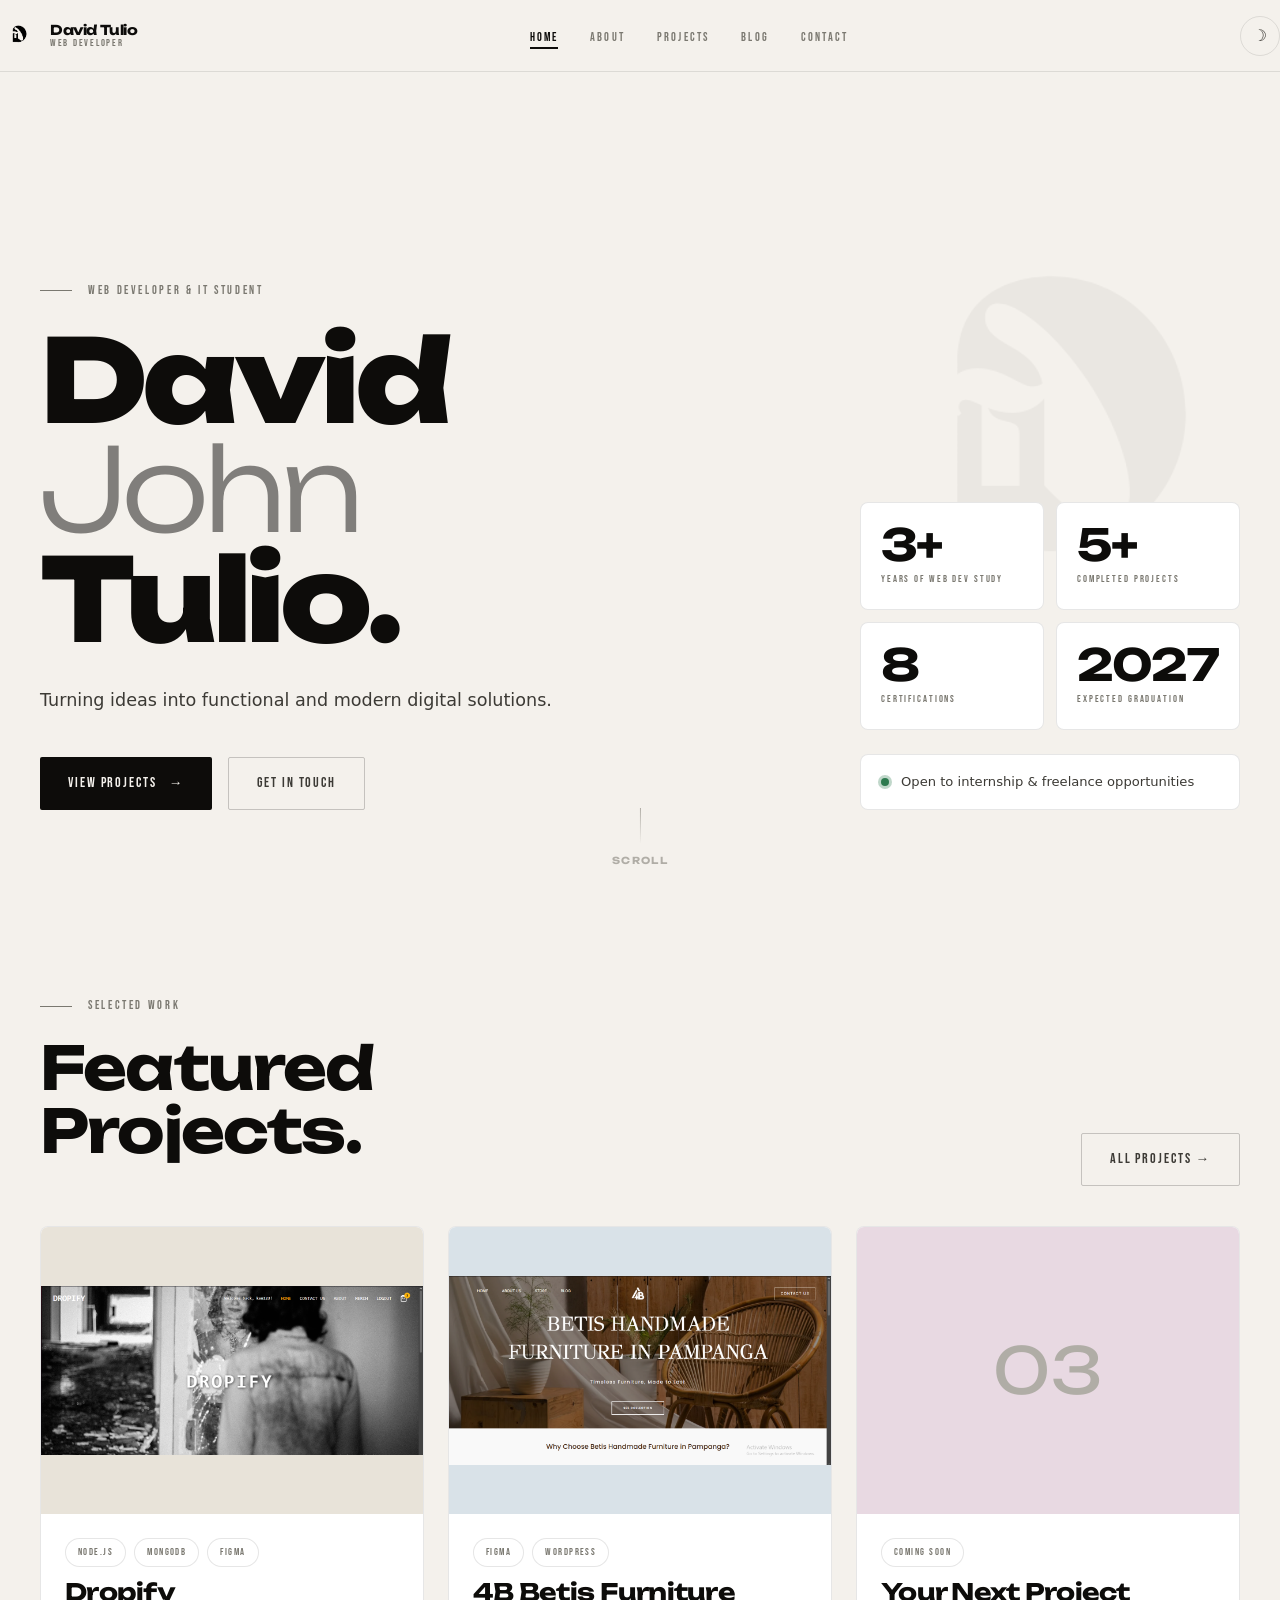
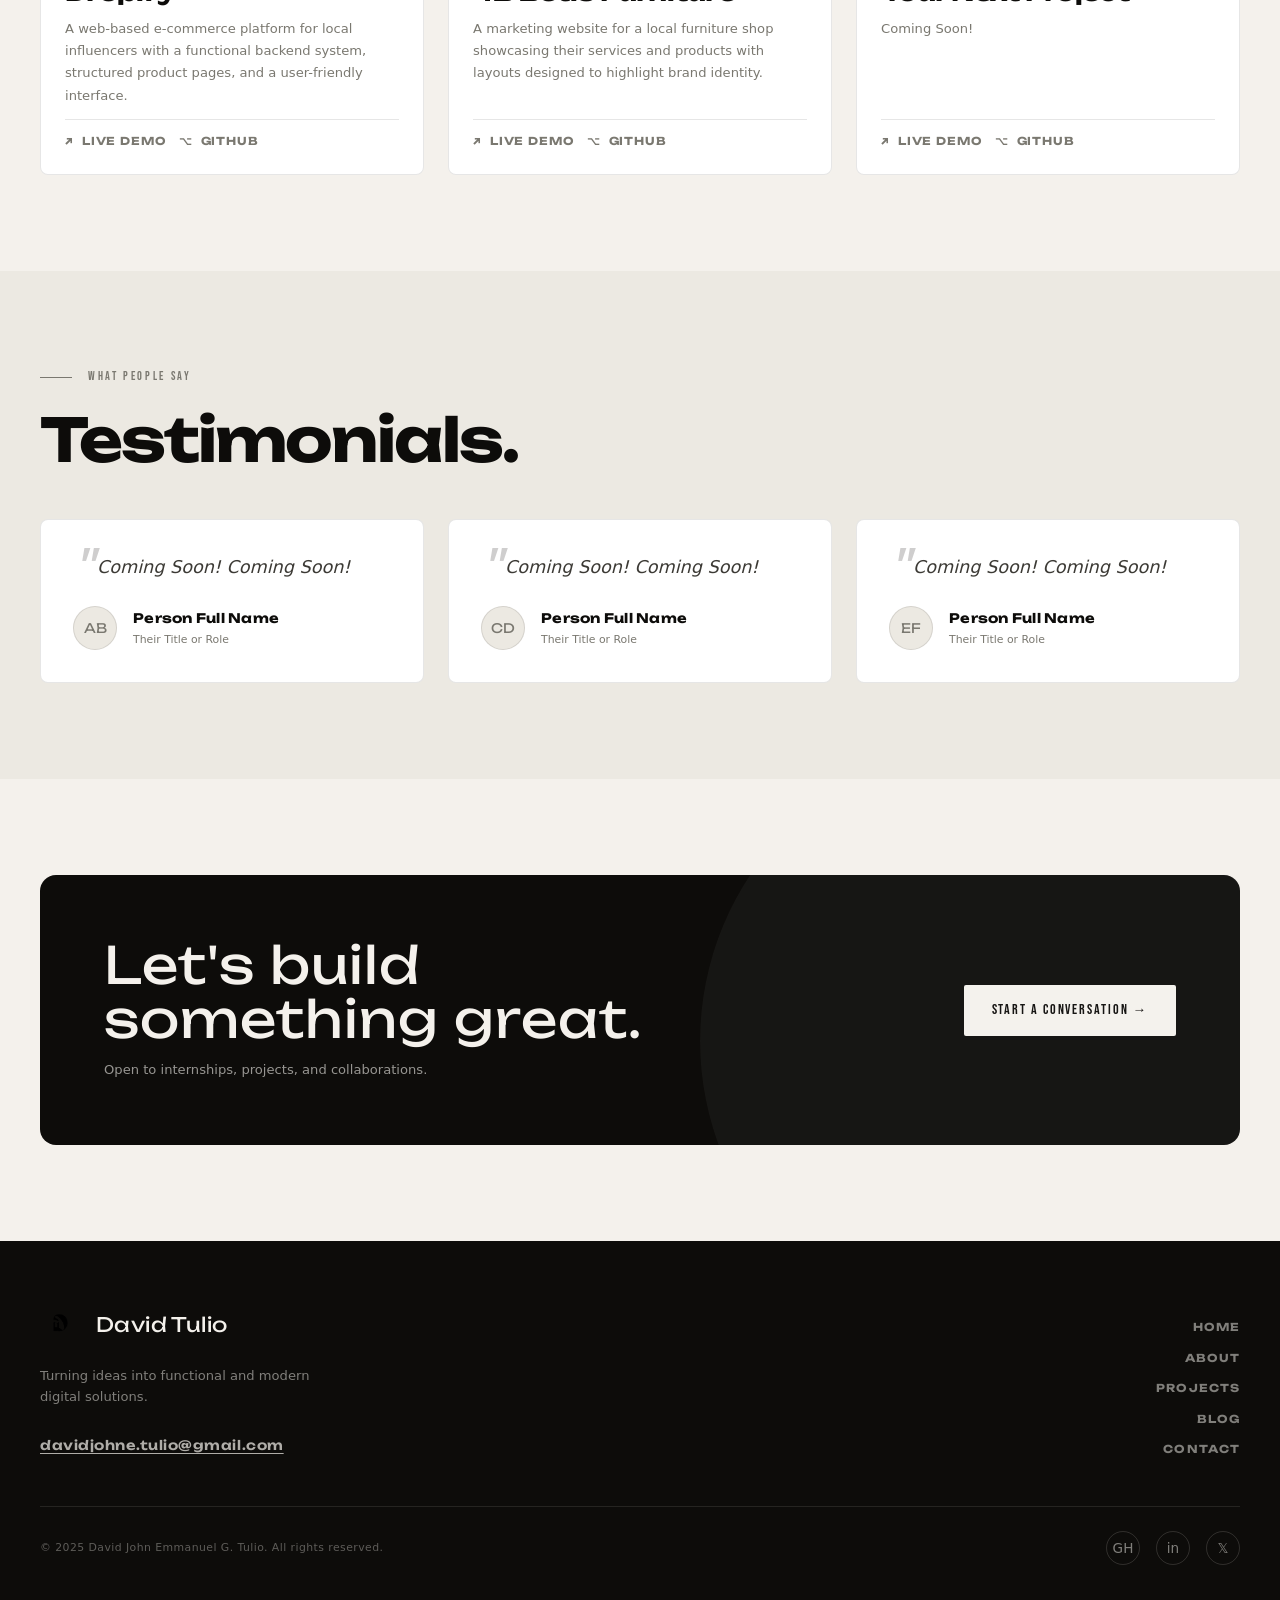
==== commit e8eb446e: "updated number of certifications" ====
--- a/index.html
+++ b/index.html
@@ -144,7 +144,7 @@
 
               <!-- STAT 3 ─ PLACEHOLDER: fill in your own number and label -->
               <div class="stat-card">
-                <div class="stat-card__num">4</div>
+                <div class="stat-card__num">8</div>
                 <div class="stat-card__label">Certifications</div>
               </div>
 
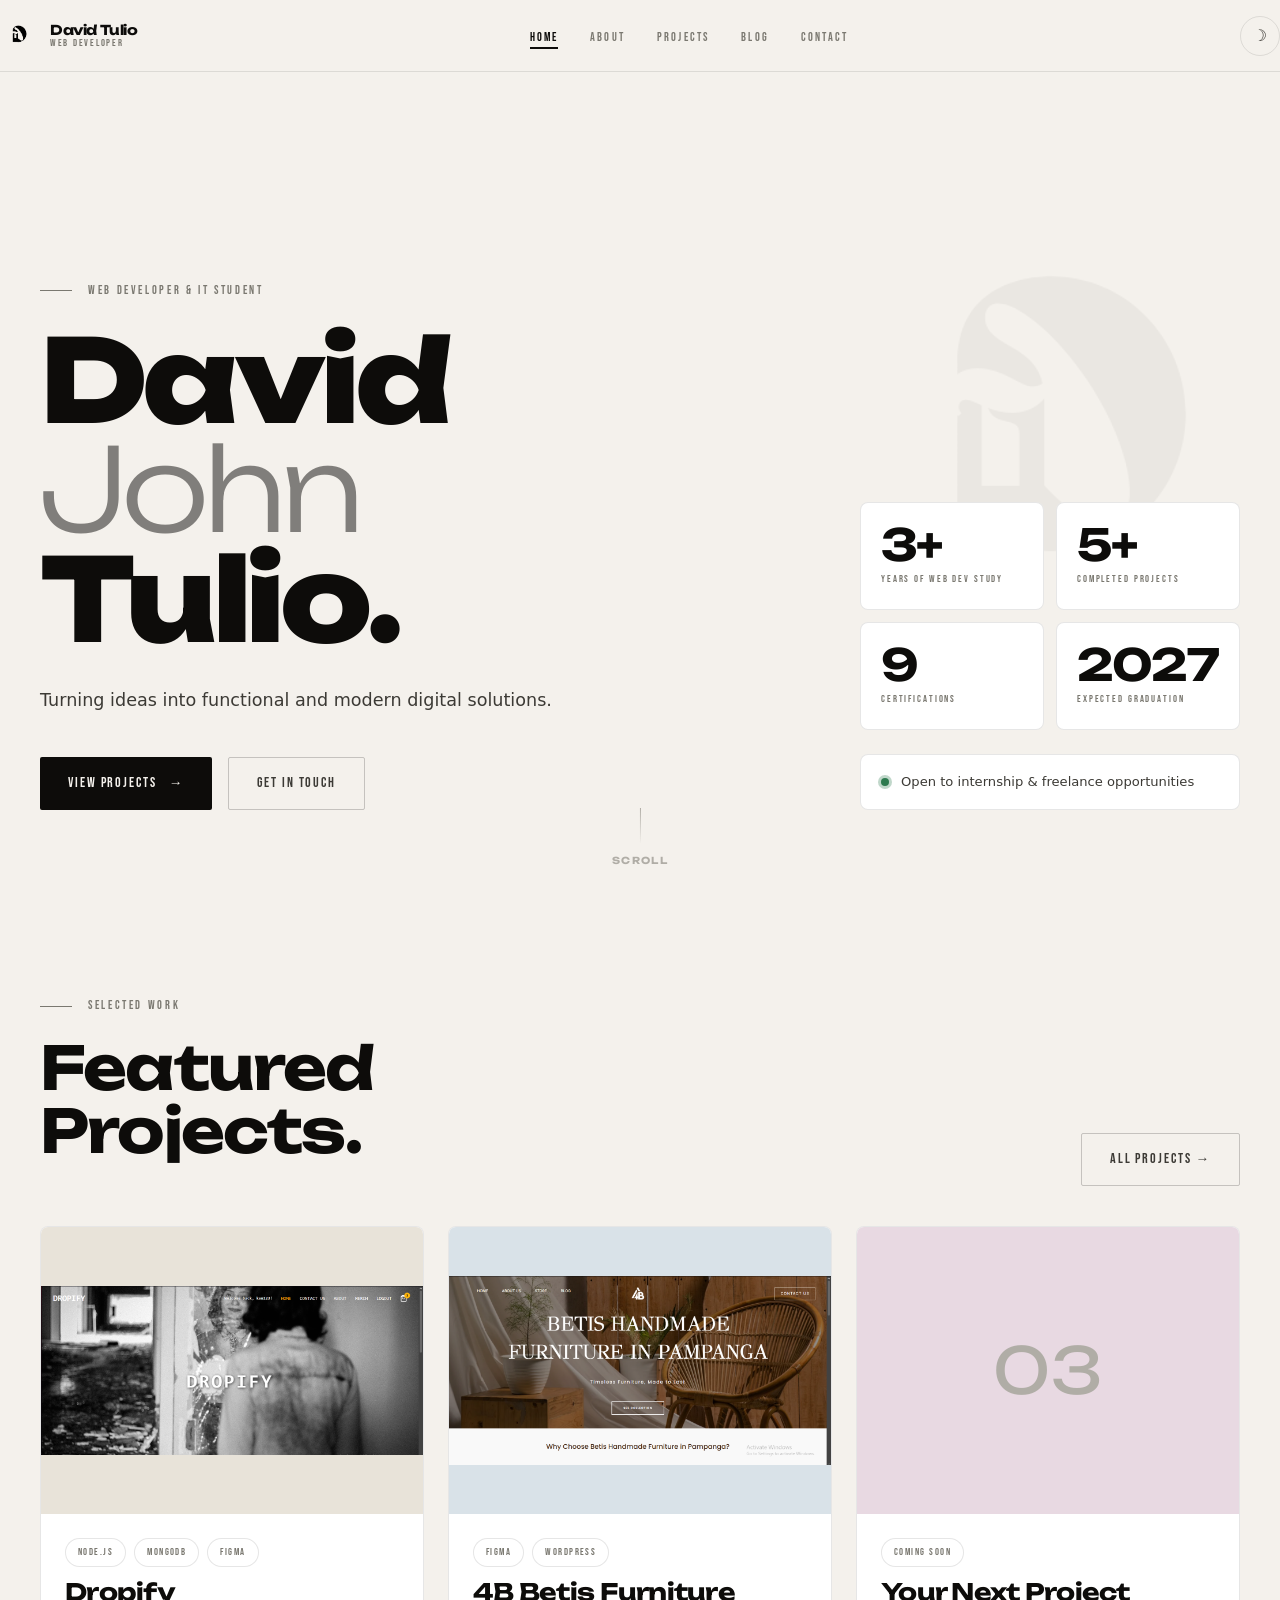
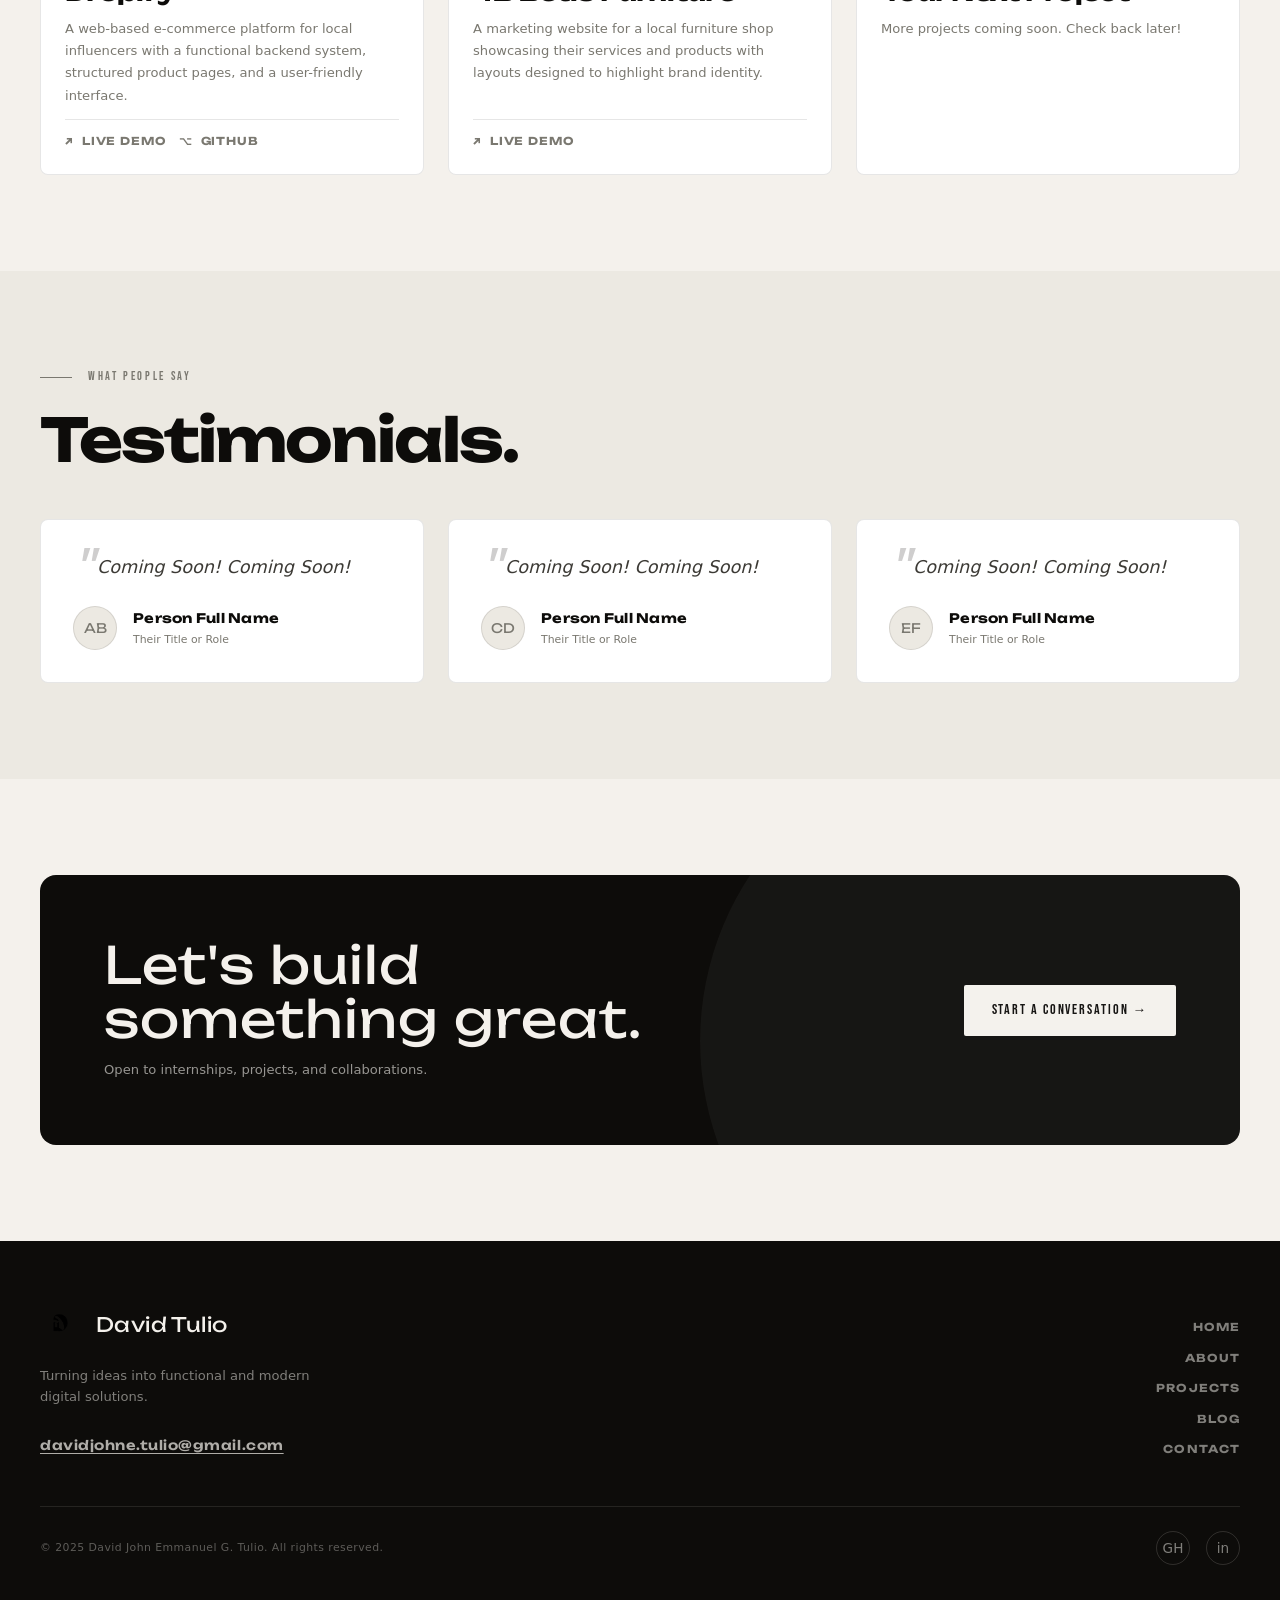
==== commit 032ae906: "Add files via upload" ====
--- a/index.html
+++ b/index.html
@@ -144,7 +144,7 @@
 
               <!-- STAT 3 ─ PLACEHOLDER: fill in your own number and label -->
               <div class="stat-card">
-                <div class="stat-card__num">8</div>
+                <div class="stat-card__num">9</div>
                 <div class="stat-card__label">Certifications</div>
               </div>
 
@@ -245,14 +245,10 @@
                 and products with layouts designed to highlight brand identity.
               </p>
               <div class="project-card__links">
-                <!-- PLACEHOLDER: Replace # with your 4B Betis Furniture live link -->
                 <a href="https://4bbetisfurniture.com" class="project-card__link" target="_blank" rel="noopener">
                   <span aria-hidden="true">↗</span> Live Demo
                 </a>
-                <!-- PLACEHOLDER: Replace # with your GitHub repo link -->
-                <a href="#" class="project-card__link" target="_blank" rel="noopener">
-                  <span aria-hidden="true">⌥</span> GitHub
-                </a>
+                <!-- No GitHub — built with WordPress, no source repo -->
               </div>
             </div>
           </article>
@@ -274,18 +270,19 @@
               <h3 class="project-card__title">Your Next Project</h3>
               <!-- PLACEHOLDER: Replace with your project description -->
               <p class="project-card__desc">
-                Coming Soon!
+                More projects coming soon. Check back later!
               </p>
+              <!--
+              PLACEHOLDER: Once your project is ready, add links like:
               <div class="project-card__links">
-                <!-- PLACEHOLDER: Replace # with live demo link -->
-                <a href="#" class="project-card__link" target="_blank" rel="noopener">
+                <a href="https://your-live-demo.com" class="project-card__link" target="_blank" rel="noopener">
                   <span aria-hidden="true">↗</span> Live Demo
                 </a>
-                <!-- PLACEHOLDER: Replace # with GitHub link -->
-                <a href="#" class="project-card__link" target="_blank" rel="noopener">
+                <a href="https://github.com/DavidTulio/your-repo" class="project-card__link" target="_blank" rel="noopener">
                   <span aria-hidden="true">⌥</span> GitHub
                 </a>
               </div>
+              -->
             </div>
           </article>
 
@@ -410,8 +407,6 @@
         <div class="footer__social" aria-label="Social media links">
           <a href="https://github.com/DavidTulio" target="_blank" rel="noopener" aria-label="GitHub">GH</a>
           <a href="https://www.linkedin.com/in/david-john-tulio-126916316/" target="_blank" rel="noopener" aria-label="LinkedIn">in</a>
-          <!-- PLACEHOLDER: Add your Twitter/X link if you have one, otherwise delete this line -->
-          <a href="#" target="_blank" rel="noopener" aria-label="Twitter">𝕏</a>
         </div>
       </div>
     </div>
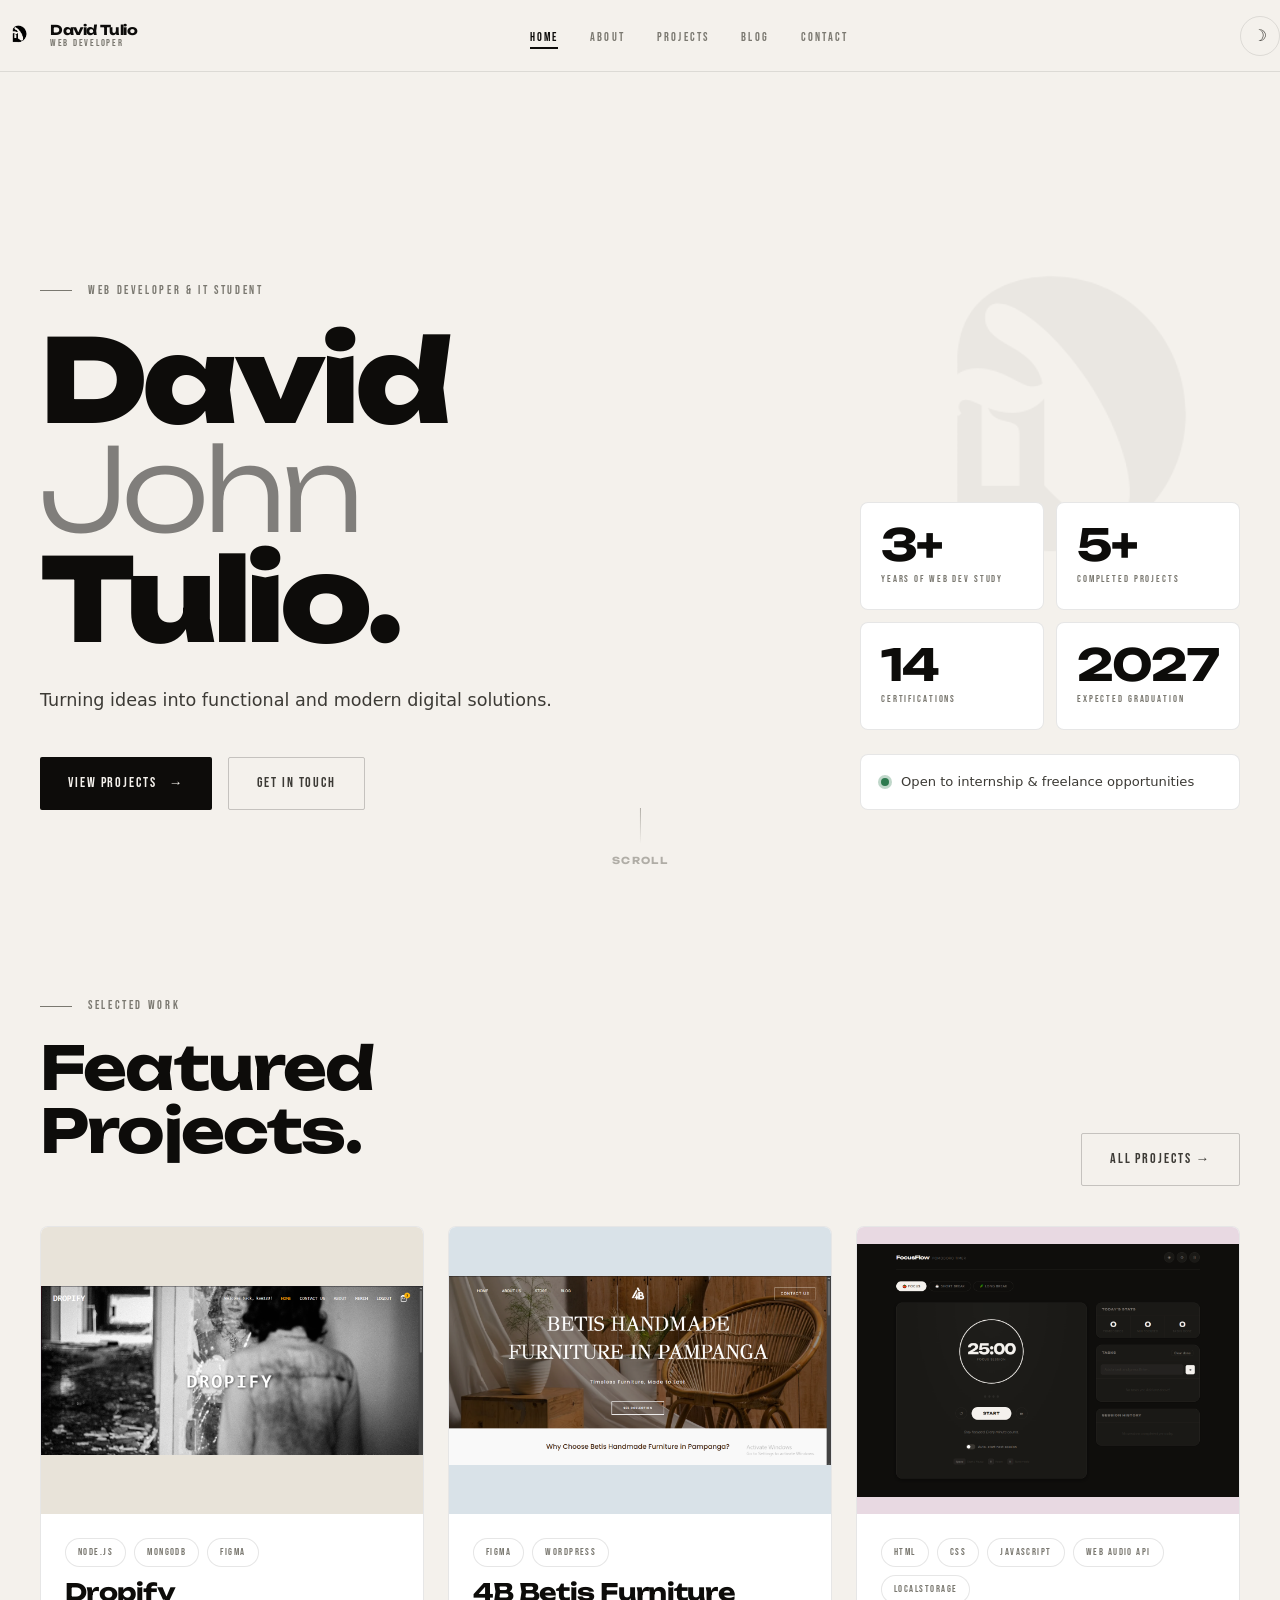
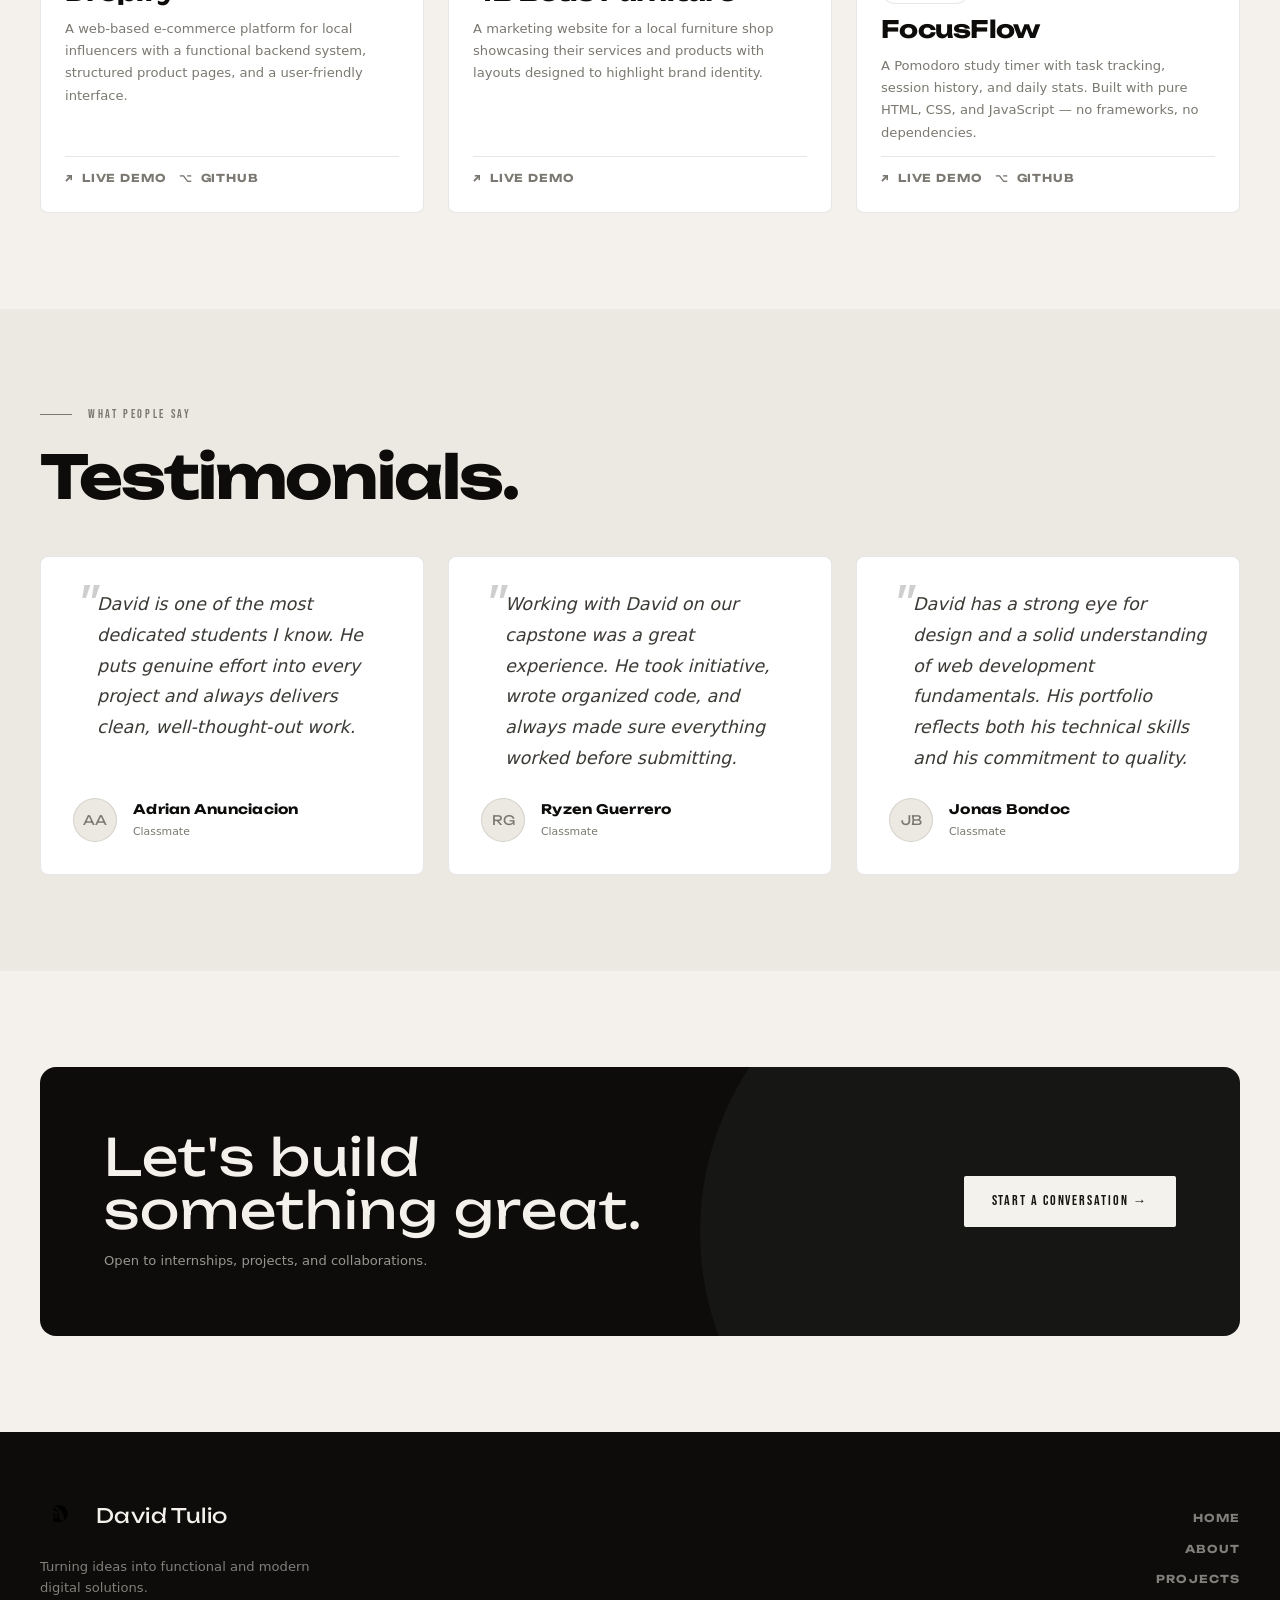
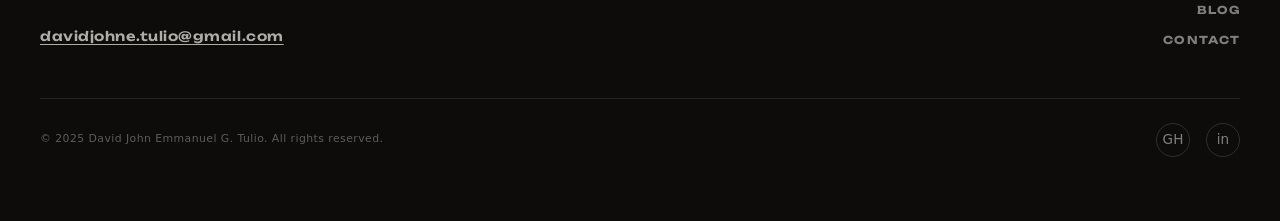
==== commit 2bb3e847: "Add files via upload  "add testimonials, blog article 3, fix contact form"" ====
--- a/index.html
+++ b/index.html
@@ -144,7 +144,7 @@
 
               <!-- STAT 3 ─ PLACEHOLDER: fill in your own number and label -->
               <div class="stat-card">
-                <div class="stat-card__num">9</div>
+                <div class="stat-card__num">14</div>
                 <div class="stat-card__label">Certifications</div>
               </div>
 
@@ -259,18 +259,22 @@
           ───────────────────────────────────────── -->
           <article class="project-card reveal reveal-delay-3" data-category="web">
             <div class="project-card__thumb project-card__thumb--3" aria-hidden="true">
-              <div class="project-card__thumb-inner">03</div>
+              <img src="assets/images/Focusflow1.png" alt="Home Page" class="project-full__screenshot" />
             </div>
             <div class="project-card__body">
               <div class="project-card__tags">
                 <!-- PLACEHOLDER: Add tags e.g. <span class="tag">React</span> -->
-                <span class="tag">Coming Soon</span>
+                <span class="tag">Html</span>
+                <span class="tag">CSS</span>
+                <span class="tag">Javascript</span>
+                <span class="tag">Web Audio API</span>
+                <span class="tag">localStorage</span>
               </div>
               <!-- PLACEHOLDER: Replace with your project name -->
-              <h3 class="project-card__title">Your Next Project</h3>
+              <h3 class="project-card__title">FocusFlow</h3>
               <!-- PLACEHOLDER: Replace with your project description -->
               <p class="project-card__desc">
-                More projects coming soon. Check back later!
+                A Pomodoro study timer with task tracking, session history, and daily stats. Built with pure HTML, CSS, and JavaScript — no frameworks, no dependencies.
               </p>
               <!--
               PLACEHOLDER: Once your project is ready, add links like:
@@ -283,6 +287,14 @@
                 </a>
               </div>
               -->
+              <div class="project-card__links">
+                <a href="https://pmdr-focusflow.netlify.app" class="project-card__link" target="_blank" rel="noopener">
+                  <span aria-hidden="true">↗</span> Live Demo
+                </a>
+                <a href="https://github.com/DavidTulio/focusflow" class="project-card__link" target="_blank" rel="noopener">
+                  <span aria-hidden="true">⌥</span> GitHub
+                </a>
+              </div>
             </div>
           </article>
 
@@ -311,47 +323,44 @@
           ═══════════════════════════════════════════════════════════════════
           -->
 
-          <!-- TESTIMONIAL 1 -->
+          <!-- TESTIMONIAL 1 — Replace initials, name, and role below -->
           <article class="testimonial-card reveal">
             <blockquote class="testimonial-card__quote">
-              Coming Soon!
-              Coming Soon!
+              David is one of the most dedicated students I know. He puts genuine effort into every project and always delivers clean, well-thought-out work.
             </blockquote>
             <footer class="testimonial-card__author">
-              <div class="testimonial-card__avatar" aria-hidden="true">AB</div><!-- Change initials -->
+              <div class="testimonial-card__avatar" aria-hidden="true">AA</div><!-- EDIT: Change to person's initials -->
               <div>
-                <div class="testimonial-card__name">Person Full Name</div><!-- Change name -->
-                <div class="testimonial-card__role">Their Title or Role</div><!-- Change role -->
+                <div class="testimonial-card__name">Adrian Anunciacion</div><!-- EDIT: Replace with real name -->
+                <div class="testimonial-card__role">Classmate</div><!-- EDIT: e.g. "BSIT Student, HAU" or "Professor" -->
               </div>
             </footer>
           </article>
 
-          <!-- TESTIMONIAL 2 -->
+          <!-- TESTIMONIAL 2 — Replace initials, name, and role below -->
           <article class="testimonial-card reveal reveal-delay-2">
             <blockquote class="testimonial-card__quote">
-              Coming Soon!
-              Coming Soon!
+              Working with David on our capstone was a great experience. He took initiative, wrote organized code, and always made sure everything worked before submitting.
             </blockquote>
             <footer class="testimonial-card__author">
-              <div class="testimonial-card__avatar" aria-hidden="true">CD</div><!-- Change initials -->
+              <div class="testimonial-card__avatar" aria-hidden="true">RG</div><!-- EDIT: Change to person's initials -->
               <div>
-                <div class="testimonial-card__name">Person Full Name</div><!-- Change name -->
-                <div class="testimonial-card__role">Their Title or Role</div><!-- Change role -->
+                <div class="testimonial-card__name">Ryzen Guerrero</div><!-- EDIT: Replace with real name -->
+                <div class="testimonial-card__role">Classmate</div><!-- EDIT: e.g. "Classmate, Holy Angel University" -->
               </div>
             </footer>
           </article>
 
-          <!-- TESTIMONIAL 3 -->
+          <!-- TESTIMONIAL 3 — Replace initials, name, and role below -->
           <article class="testimonial-card reveal reveal-delay-3">
             <blockquote class="testimonial-card__quote">
-              Coming Soon!
-              Coming Soon!
+              David has a strong eye for design and a solid understanding of web development fundamentals. His portfolio reflects both his technical skills and his commitment to quality.
             </blockquote>
             <footer class="testimonial-card__author">
-              <div class="testimonial-card__avatar" aria-hidden="true">EF</div><!-- Change initials -->
+              <div class="testimonial-card__avatar" aria-hidden="true">JB</div><!-- EDIT: Change to person's initials -->
               <div>
-                <div class="testimonial-card__name">Person Full Name</div><!-- Change name -->
-                <div class="testimonial-card__role">Their Title or Role</div><!-- Change role -->
+                <div class="testimonial-card__name">Jonas Bondoc</div><!-- EDIT: Replace with real name -->
+                <div class="testimonial-card__role">Classmate</div><!-- EDIT: e.g. "Web Development Instructor" -->
               </div>
             </footer>
           </article>
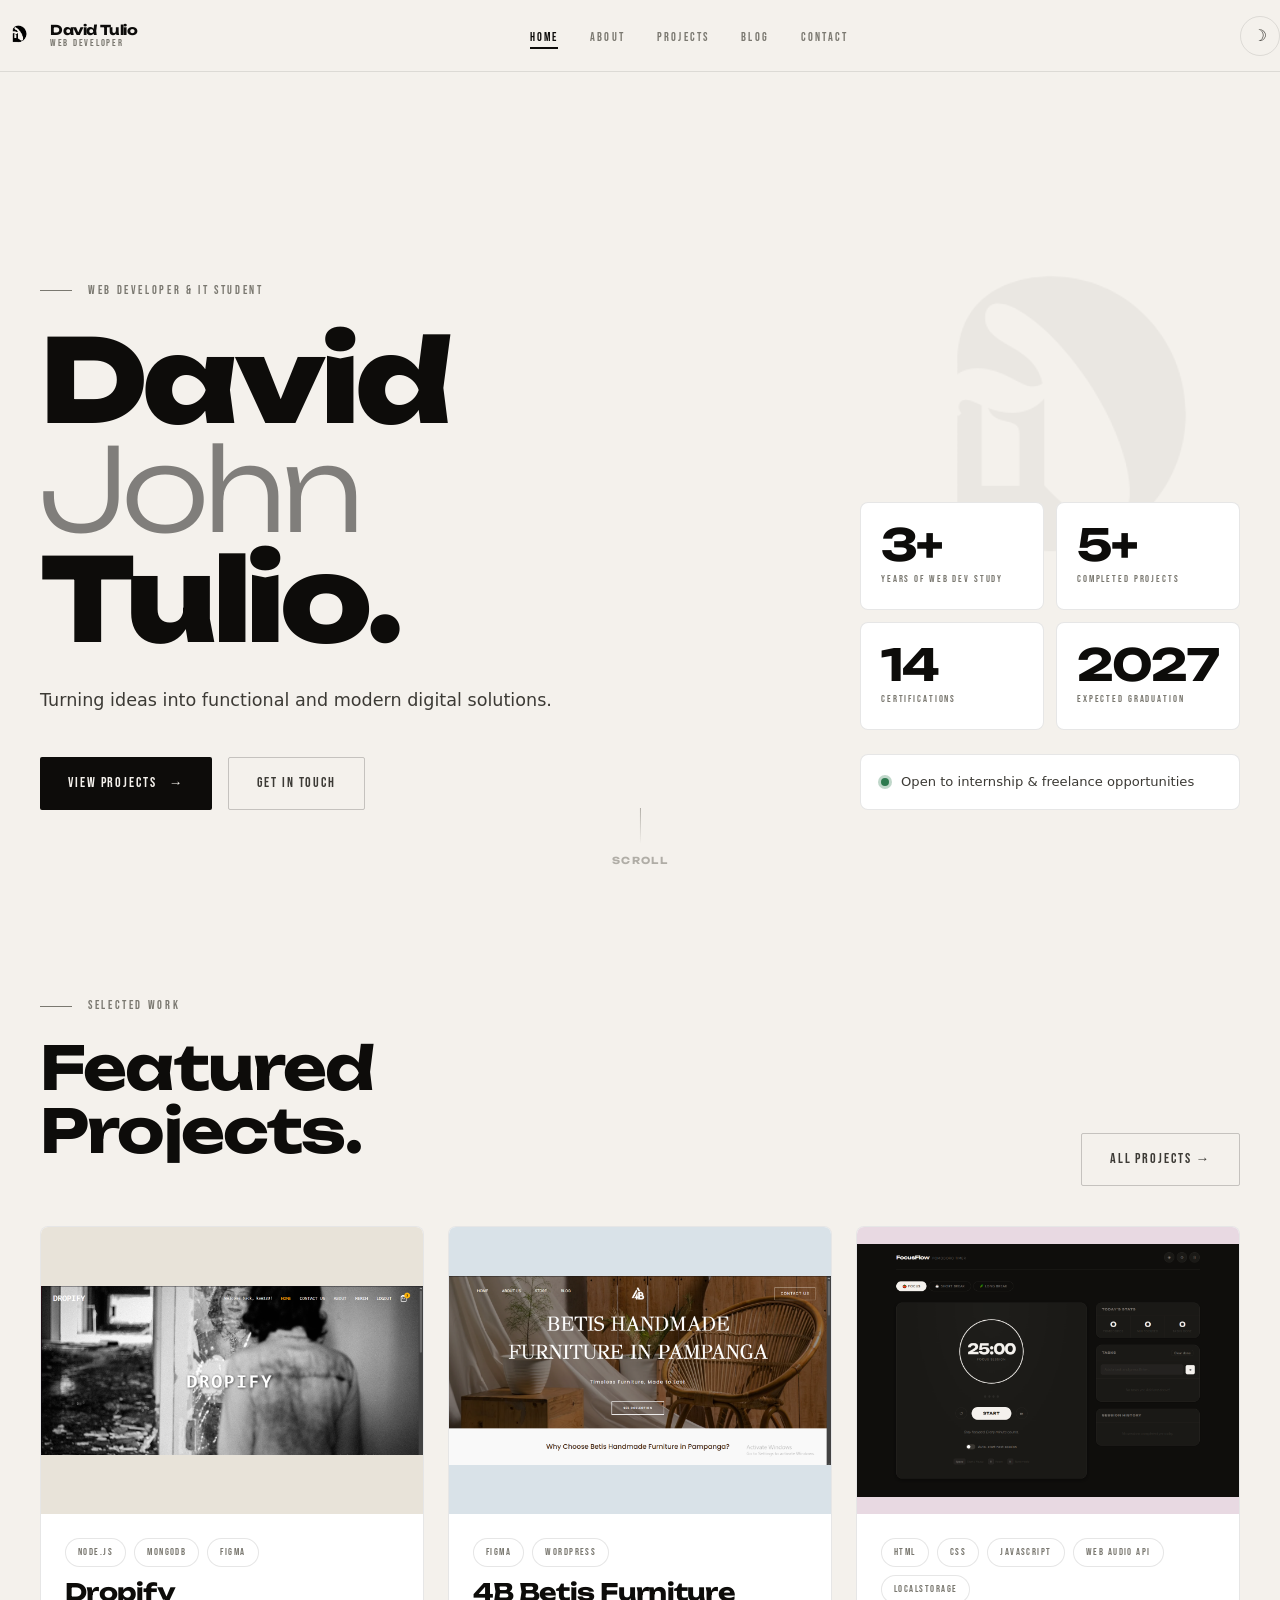
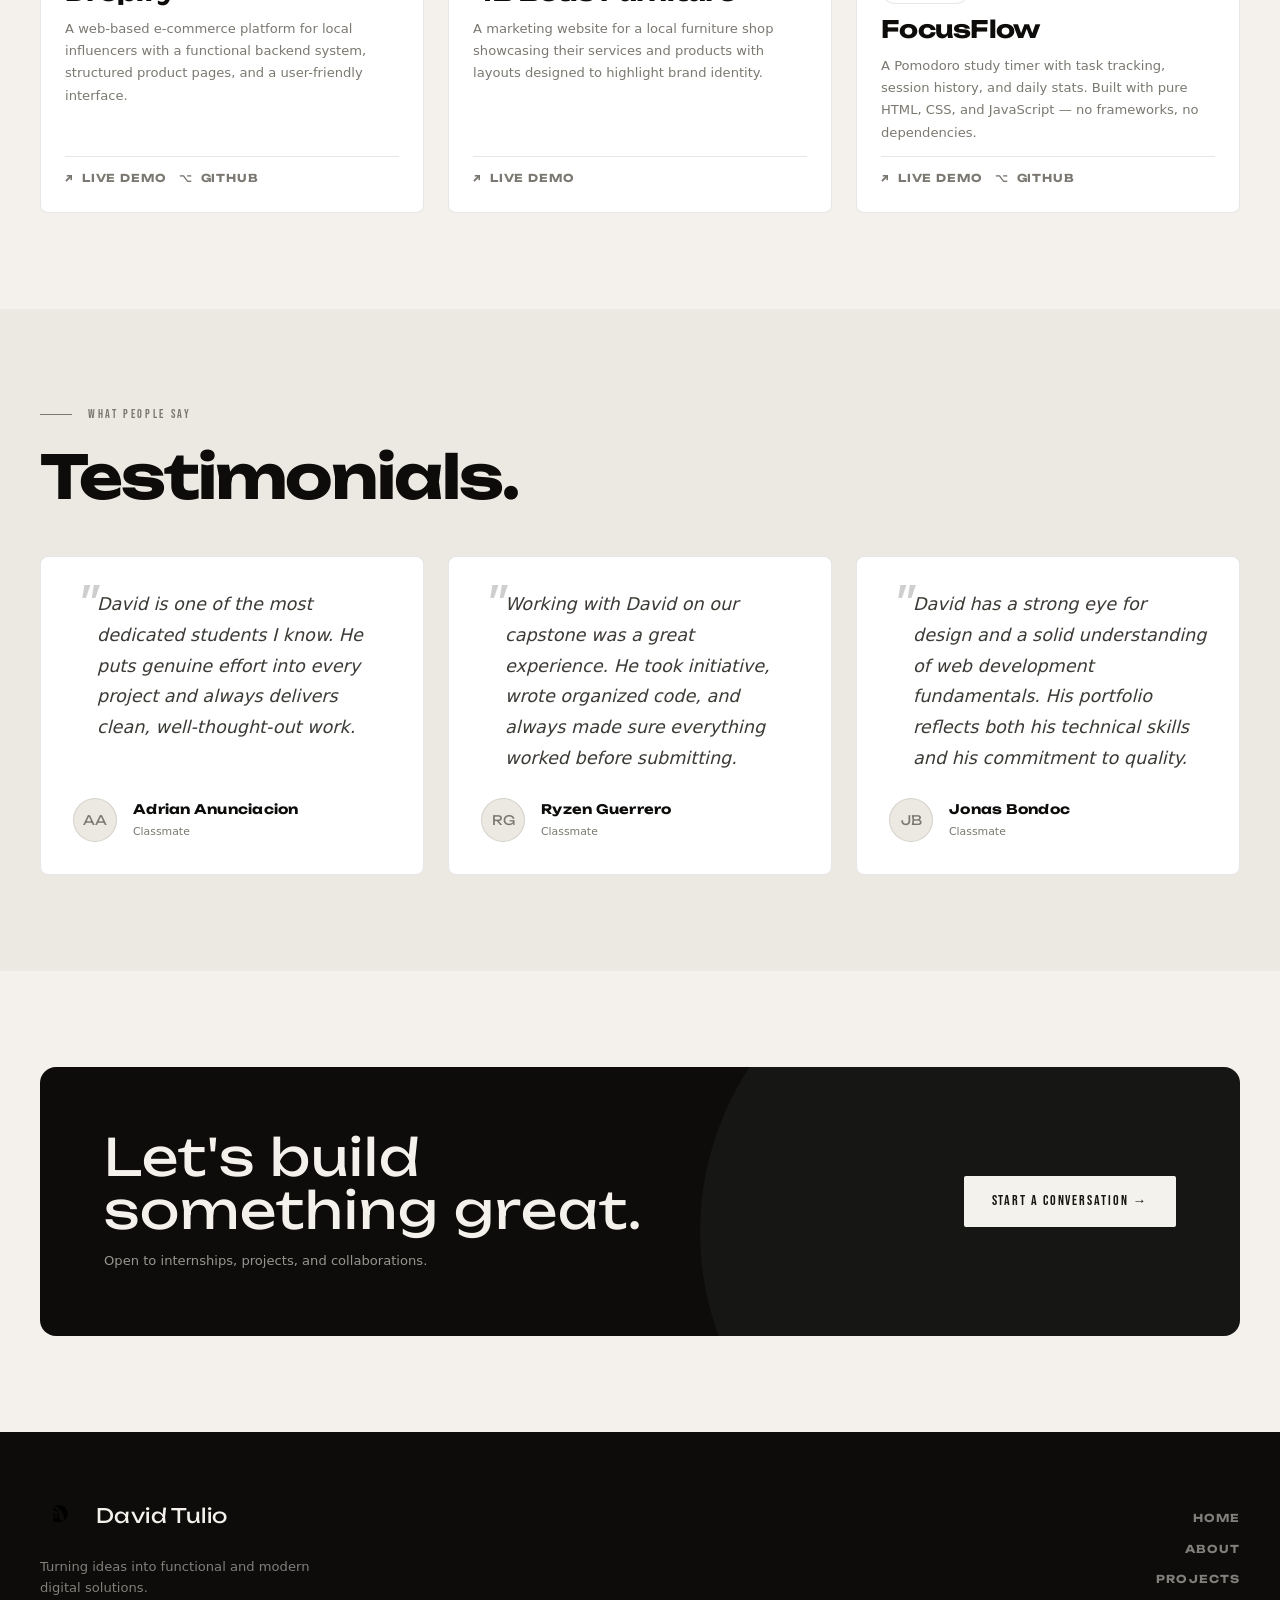
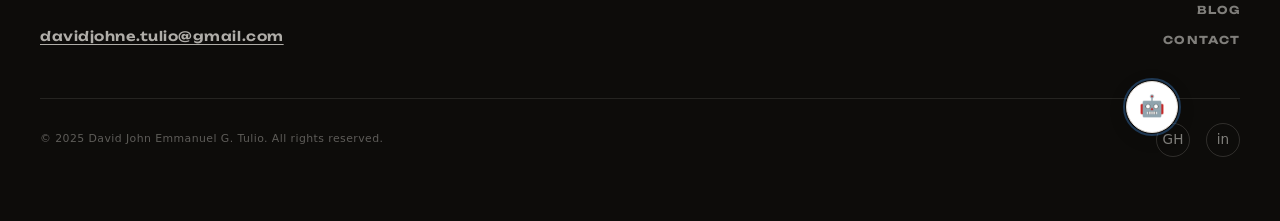
==== commit 10e19c83: "Update portfolio with chatbot" ====
--- a/index.html
+++ b/index.html
@@ -425,5 +425,22 @@
   <script src="assets/js/nav.js"></script>
   <script src="assets/js/animations.js"></script>
 
+  <!-- AI Chatbot Assistant -->
+  <script src="assets/js/chatbot.js"></script>
+
+  <!--Start of Tawk.to Script-->
+  <script type="text/javascript">
+  var Tawk_API=Tawk_API||{}, Tawk_LoadStart=new Date();
+  (function(){
+  var s1=document.createElement("script"),s0=document.getElementsByTagName("script")[0];
+  s1.async=true;
+  s1.src='https://embed.tawk.to/69be99bbcfaccd1c35825245/1jk88h1dn';
+  s1.charset='UTF-8';
+  s1.setAttribute('crossorigin','*');
+  s0.parentNode.insertBefore(s1,s0);
+  })();
+  </script>
+  <!--End of Tawk.to Script-->
+
 </body>
 </html>
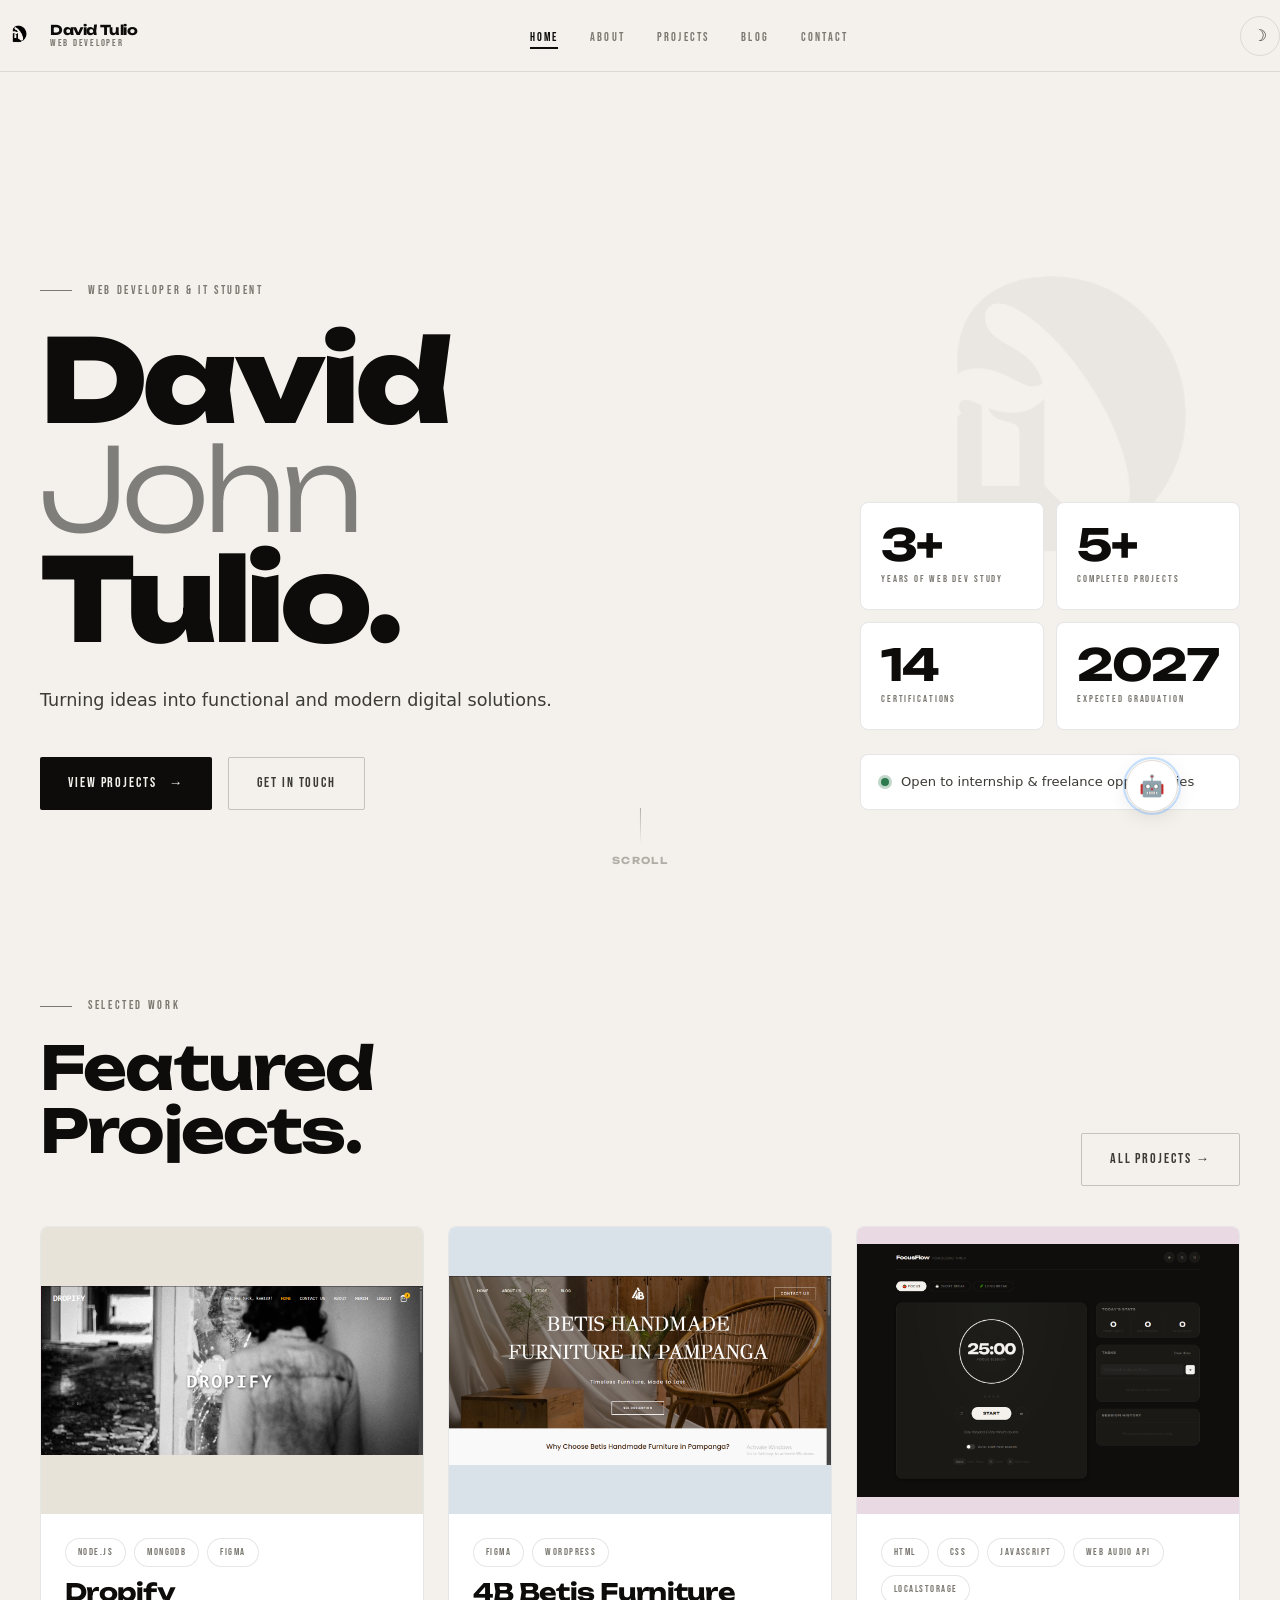
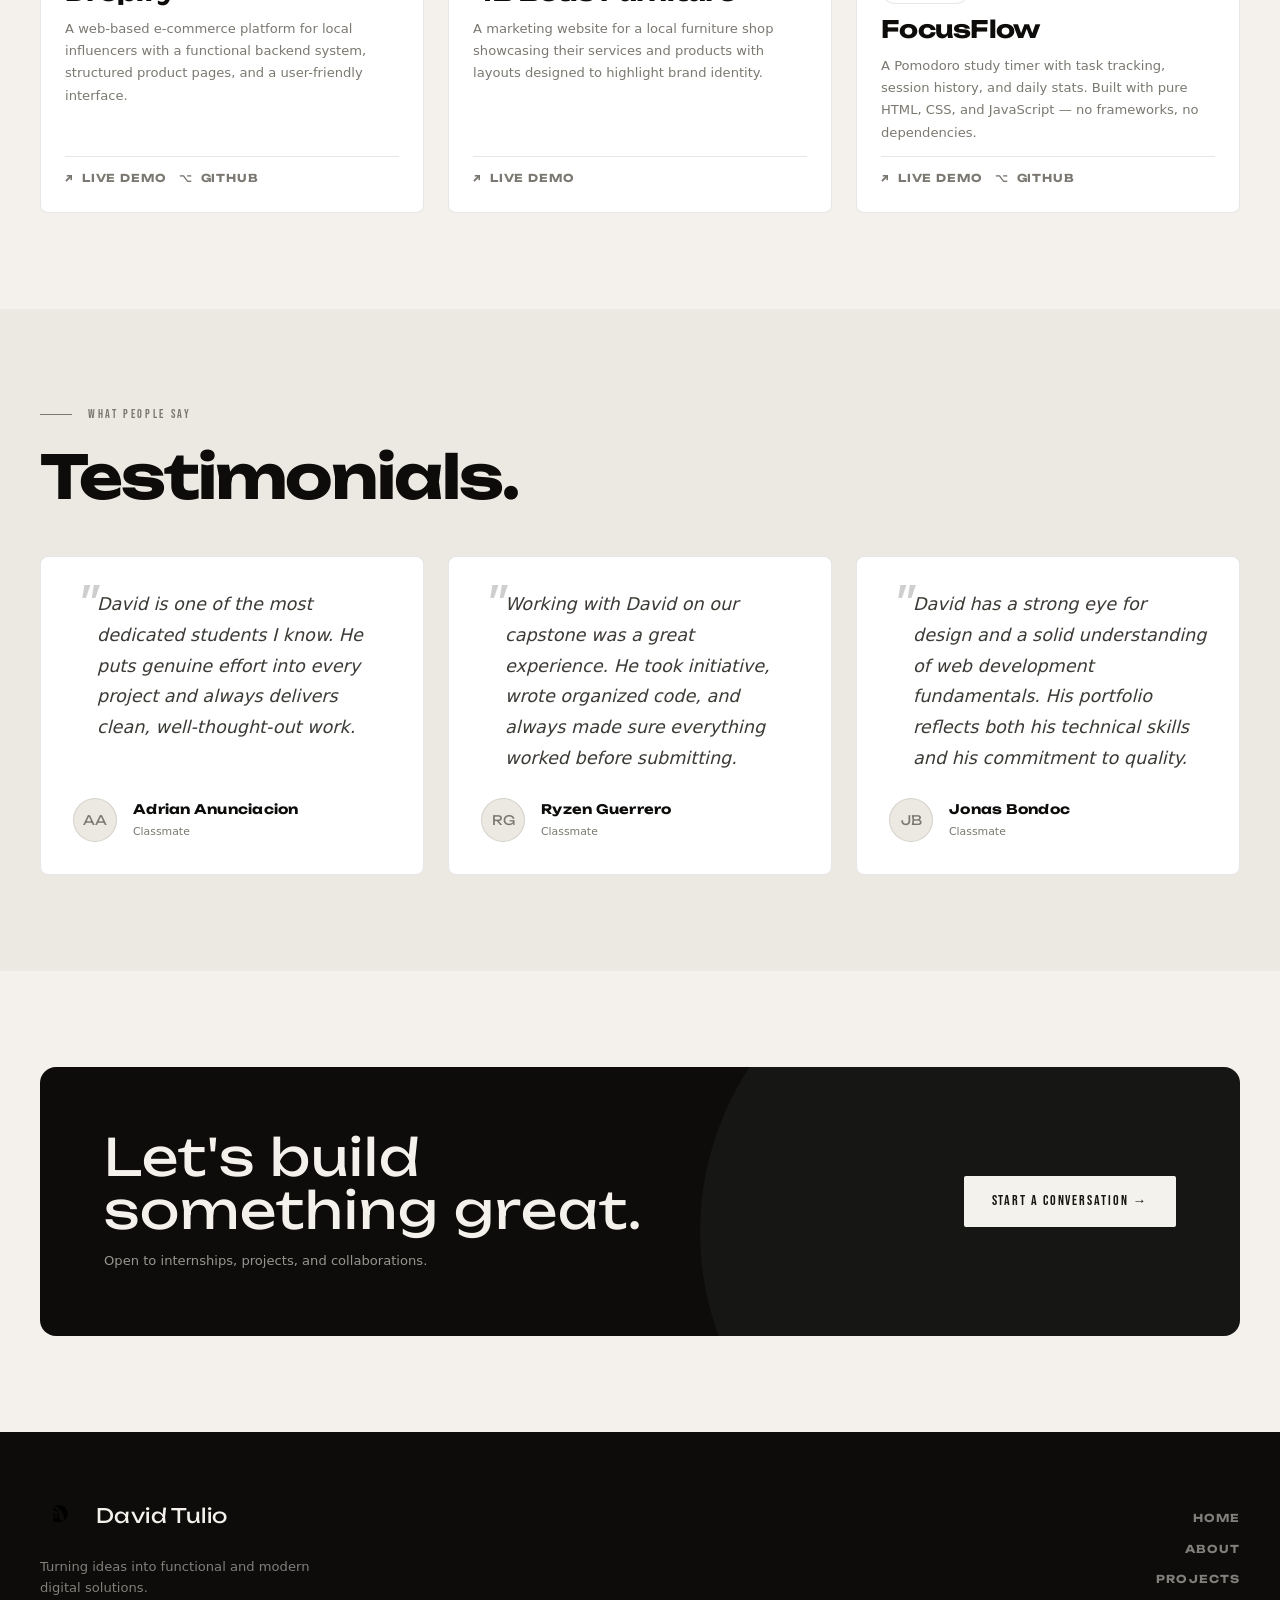
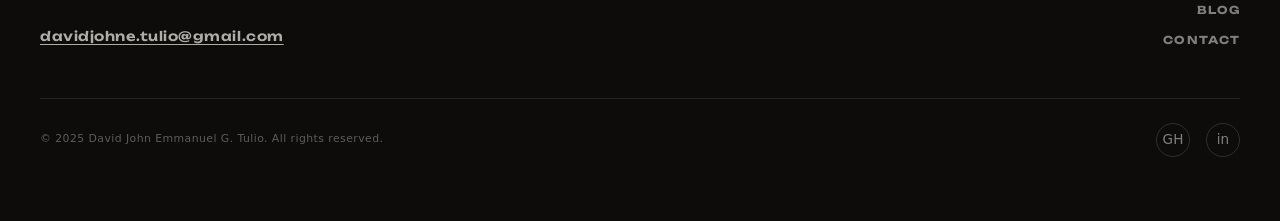
==== commit bdbabd86: "Update portfolio chatbot" ====
--- a/index.html
+++ b/index.html
@@ -31,6 +31,19 @@
   <link rel="stylesheet" href="assets/css/nav.css" />
   <link rel="stylesheet" href="assets/css/footer.css" />
   <link rel="stylesheet" href="assets/css/pages/home.css" />
+
+  <!-- Force Tawk.to to float properly -->
+  <style>
+    #tawkchat-container,
+    .tawk-min-container,
+    .tawk-button-container,
+    iframe[id^="tawk"] {
+      position: fixed !important;
+      bottom: 1.5rem !important;
+      right: 1.5rem !important;
+      z-index: 9998 !important;
+    }
+  </style>
 </head>
 
 <body class="page-enter">
--- a/assets/css/base.css
+++ b/assets/css/base.css
@@ -29,7 +29,7 @@
   transition:
     background-color var(--duration) var(--ease-in-out),
     color var(--duration) var(--ease-in-out);
-  overflow-x: hidden;
+  overflow-x: clip; /* Use clip instead of hidden — doesn't break position:fixed children */
 }
 
 img,
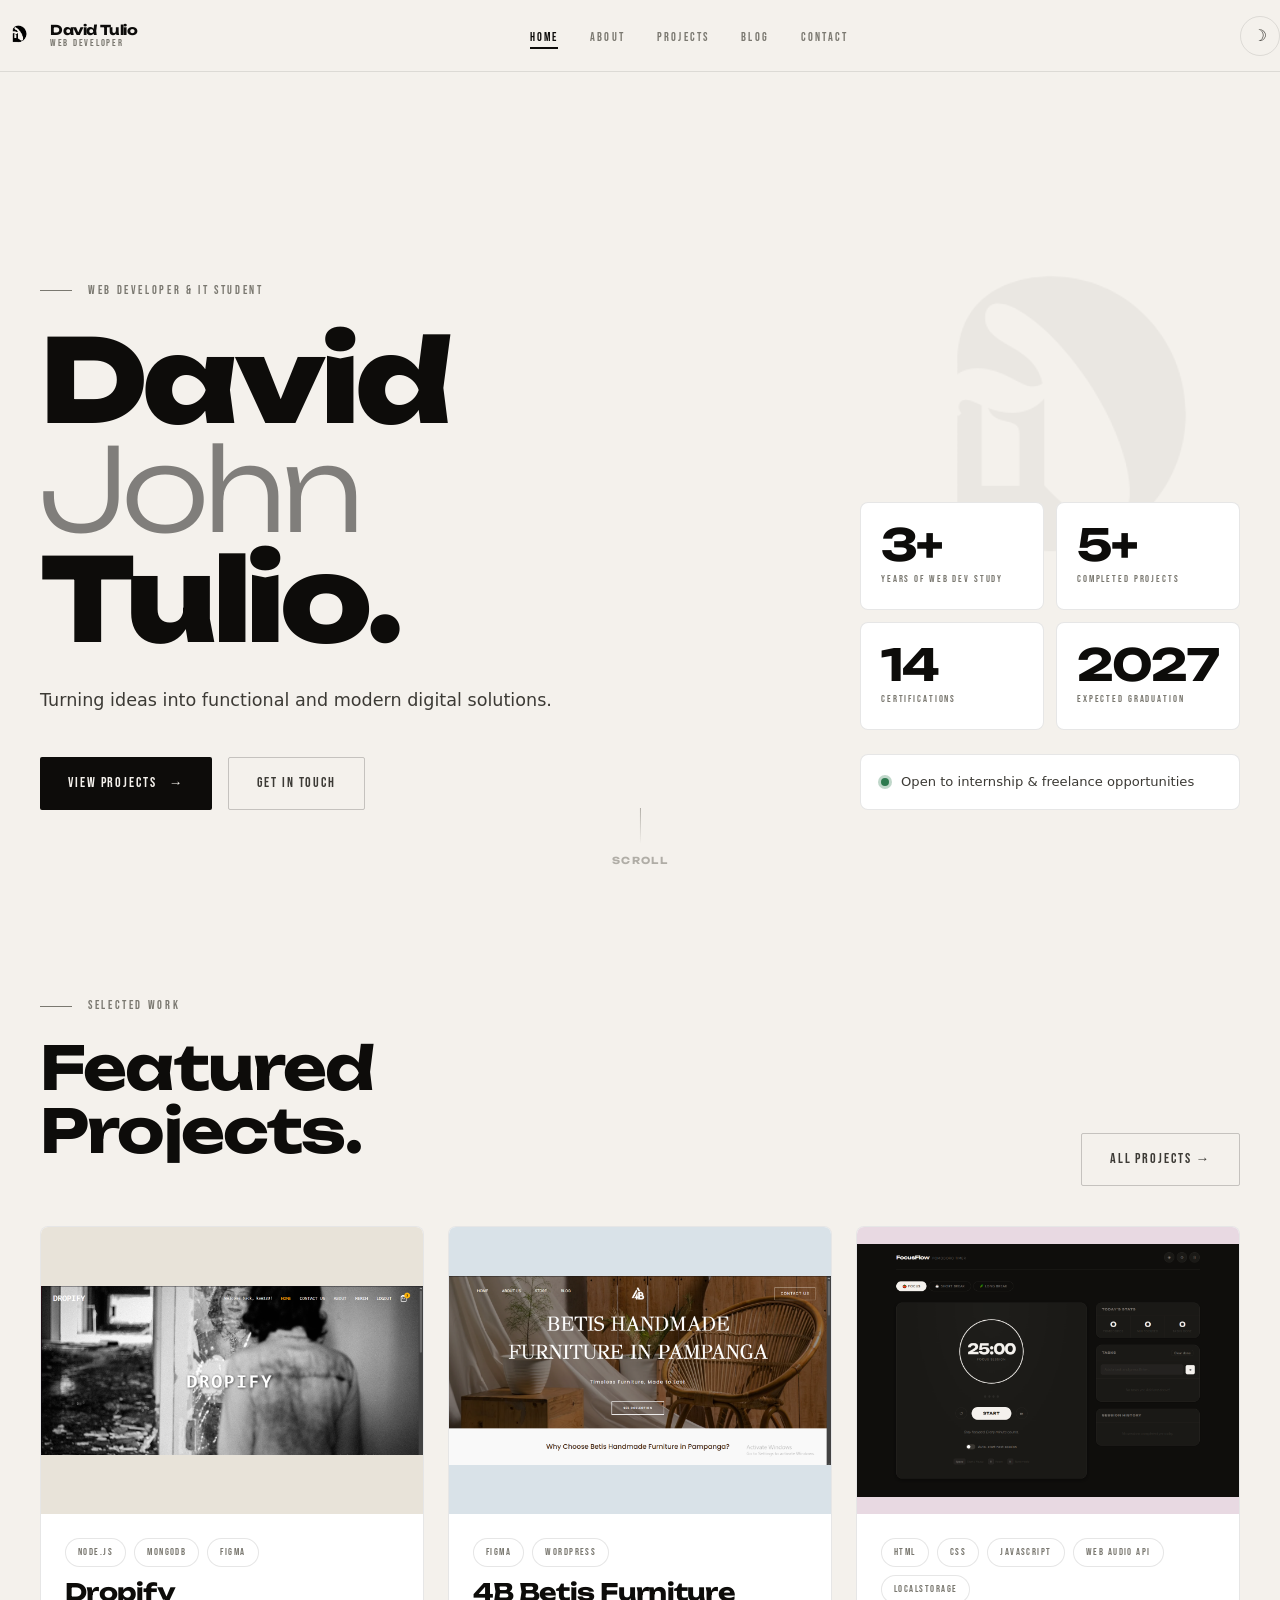
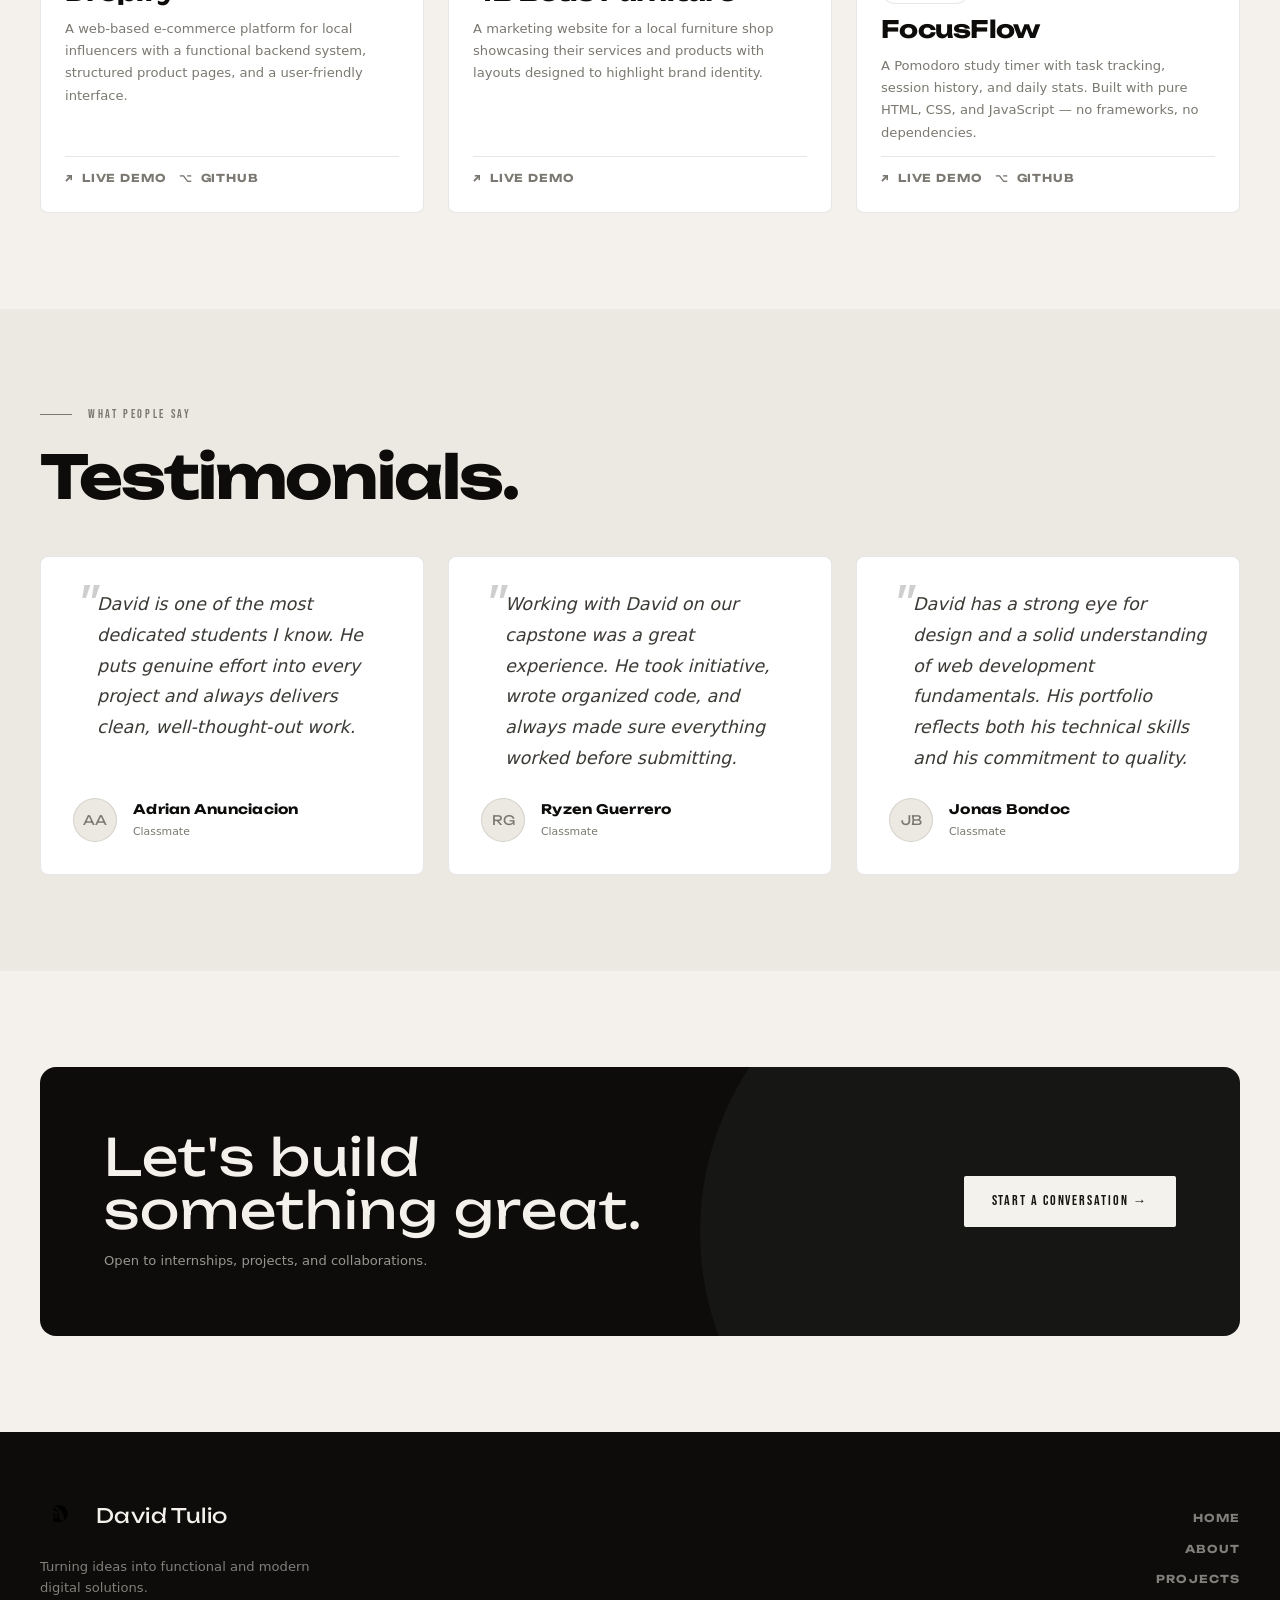
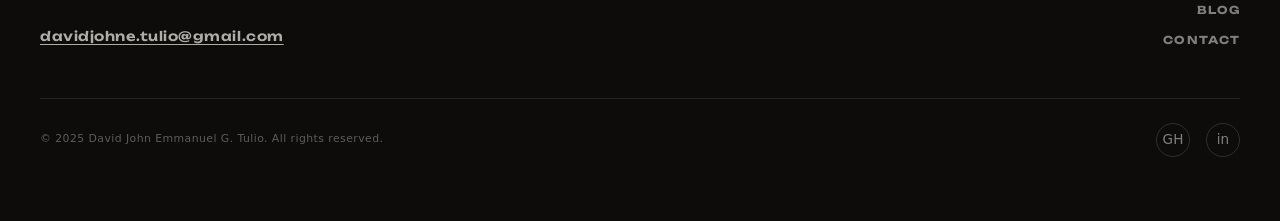
==== commit a81ef8f3: "removed gemini chatbot" ====
--- a/index.html
+++ b/index.html
@@ -438,9 +438,6 @@
   <script src="assets/js/nav.js"></script>
   <script src="assets/js/animations.js"></script>
 
-  <!-- AI Chatbot Assistant -->
-  <script src="assets/js/chatbot.js"></script>
-
   <!--Start of Tawk.to Script-->
   <script type="text/javascript">
   var Tawk_API=Tawk_API||{}, Tawk_LoadStart=new Date();
